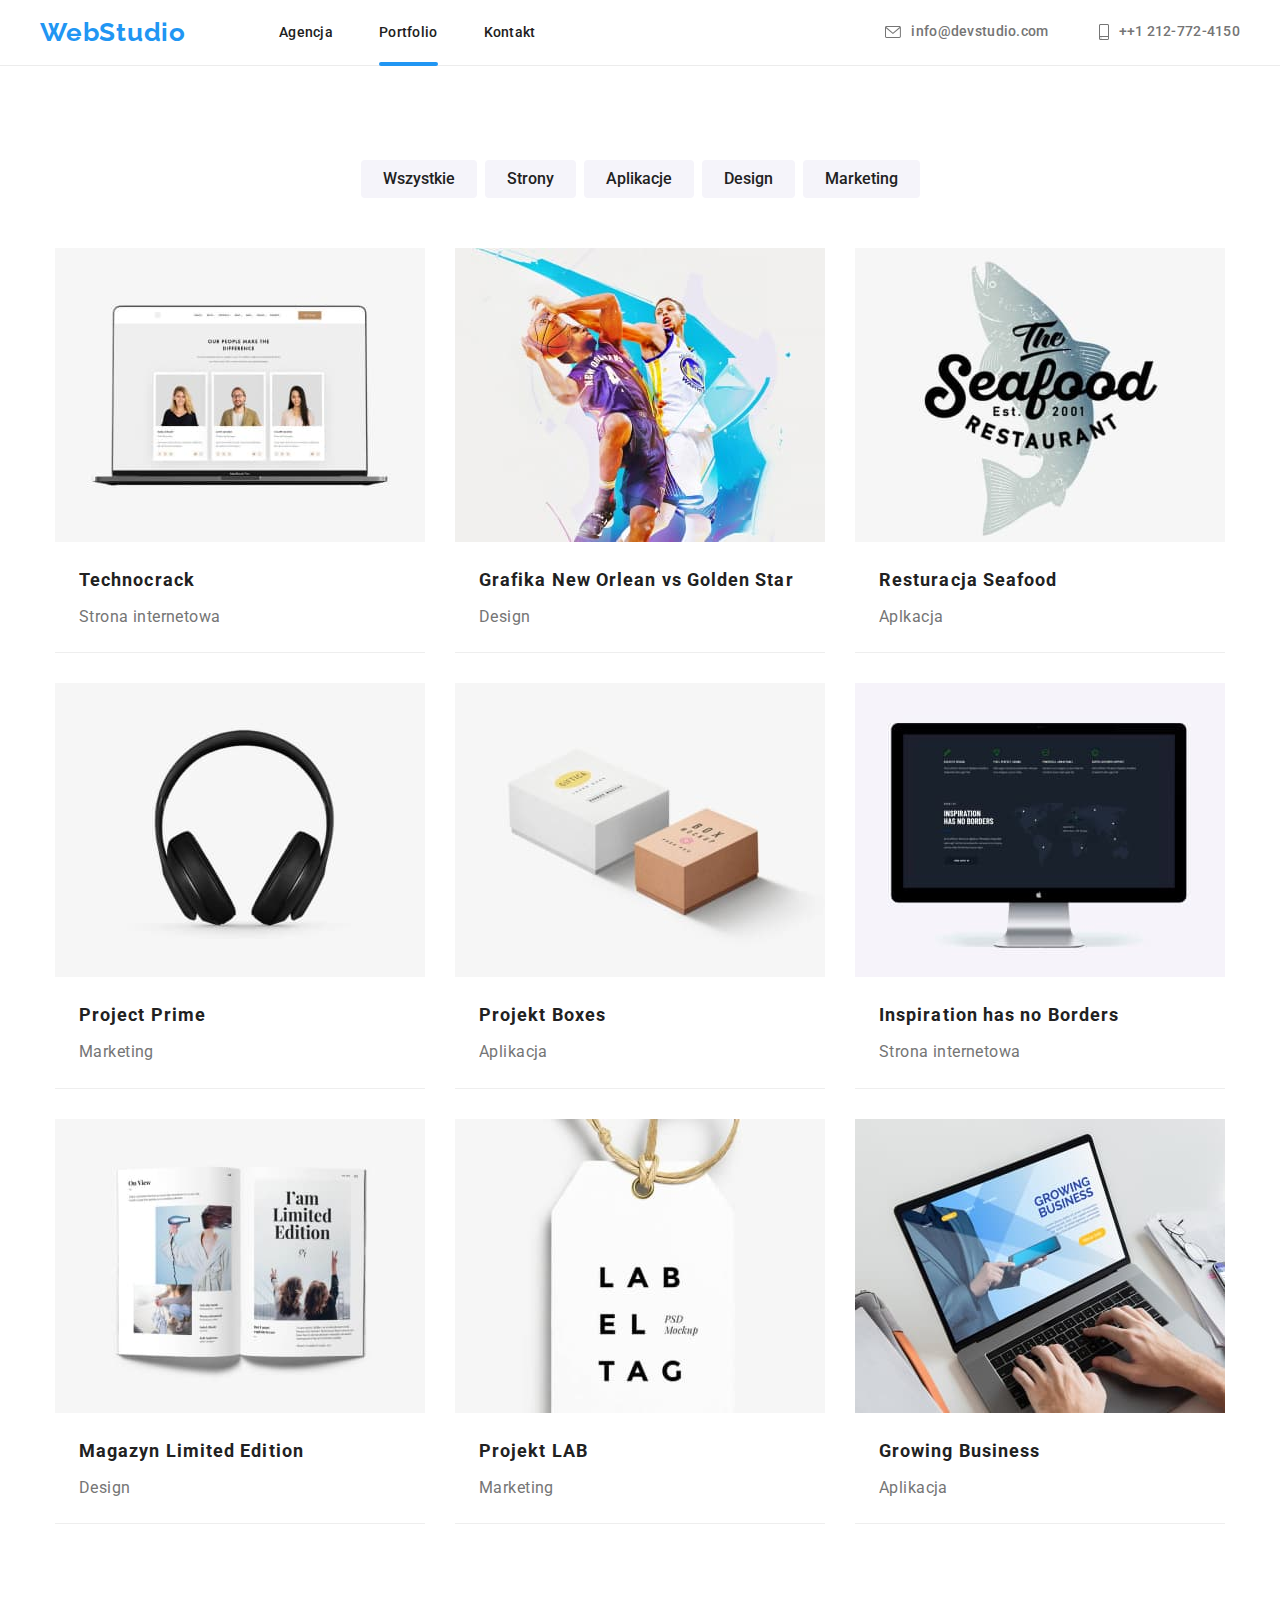
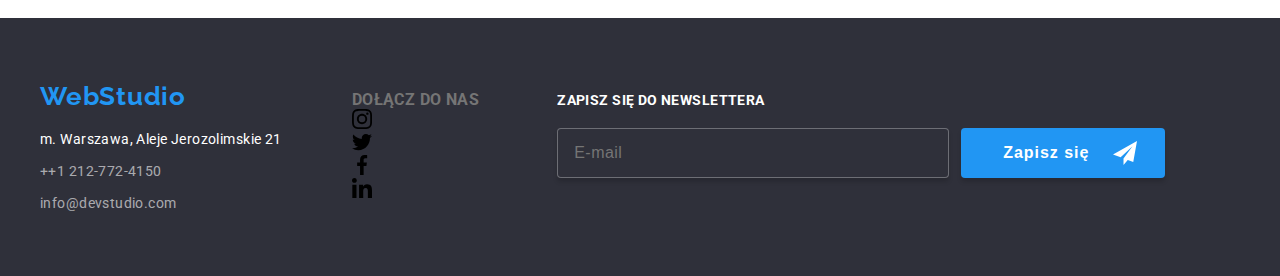
==== portfolio.html @ 0e3f0a01 "hw-7 copied" ====
<!DOCTYPE html>
<html lang="en">
  <head>
    <meta charset="UTF-8" />
    <meta http-equiv="X-UA-Compatible" content="IE=edge" />
    <meta name="viewport" content="width=device-width, initial-scale=1.0" />
    <meta name="viewport" content="width=device-width, initial-scale=1.0" />
    <title>WebStudio</title>
    <link rel="preconnect" href="https://fonts.googleapis.com" />
    <link rel="preconnect" href="https://fonts.gstatic.com" crossorigin />
    <link
      rel="stylesheet"
      href="https://cdnjs.cloudflare.com/ajax/libs/modern-normalize/1.1.0/modern-normalize.min.css"
      integrity="sha512-wpPYUAdjBVSE4KJnH1VR1HeZfpl1ub8YT/NKx4PuQ5NmX2tKuGu6U/JRp5y+Y8XG2tV+wKQpNHVUX03MfMFn9Q=="
      crossorigin="anonymous"
      referrerpolicy="no-referrer"
    />
    <link
      href="https://fonts.googleapis.com/css2?family=Raleway:wght@700&family=Roboto:wght@400;500;700;900&display=swap"
      rel="stylesheet"
    />
    <link rel="stylesheet" href="./css/modern-normalize.css" />
    <!--<link rel="stylesheet" href="./css/styles.css" /> -->
    <link rel="stylesheet" href="./css/main.min.css" />
  </head>
  <body>
    <header class="header">
      <div class="container header__section">
        <nav class="header__navigation">
          <a
            class="logo"
            href="index.html"
            target="_blank"
            rel="noreferrer noopener"
          >
            Web<span class="logo__span">Studio</span>
          </a>
          <ul class="menu">
            <li class="menu__item">
              <a class="menu__link menu--bordered" href="index.html">Agencja</a>
            </li>
            <li class="menu__item">
              <a
                class="menu__link menu--bordered menu--active"
                href="portfolio.html"
                >Portfolio</a
              >
            </li>
            <li class="menu__item">
              <a class="menu__link menu--bordered" href="index.html">Kontakt</a>
            </li>
          </ul>
        </nav>
        <ul class="contacts">
          <li>
            <a class="contacts__link" href="mailto:info@devstudio.com">
              <svg class="contacts__icon" width="16px" height="12px">
                <use href="images/icons.svg#icon-envelope-1"></use>
              </svg>
              info@devstudio.com</a
            >
          </li>
          <li>
            <a class="contacts__link" href="tel:+1212-772-4150">
              <svg class="contacts__icon" width="10" height="16px">
                <use href="images/icons.svg#icon-smartphone-1"></use>
              </svg>
              ++1 212-772-4150</a
            >
          </li>
        </ul>
      </div>
    </header>
    <main>
      <section class="section">
        <div class="container">
          <ul class="portfolio__menu">
            <li>
              <button class="portfolio__button" type="button">Wszystkie</button>
            </li>
            <li>
              <button class="portfolio__button" type="button">Strony</button>
            </li>
            <li>
              <button class="portfolio__button" type="button">Aplikacje</button>
            </li>
            <li>
              <button class="portfolio__button" type="button">Design</button>
            </li>
            <li>
              <button class="portfolio__button" type="button">Marketing</button>
            </li>
          </ul>
          <ul class="portfolio__cards">
            <li class="portfolio__item">
              <div class="portfolio__slide">
                <img
                  src="images/portfolio_img1.jpg"
                  alt="Photo of peoples on the laptop screen"
                  height="294"
                  width="370"
                />
                <p class="portfolio__description">
                  Technocrack jest popularną platformą wykorzystywaną do
                  rozpowszechniania koronawirusa. Firmy wykorzystują tę
                  platformę do celów szpiegowskich i ataków na niezabezpieczone
                  serwery konkurencji
                </p>
              </div>
              <figcaption class="portfolio__caption">
                <h3 class="portfolio__caption__header">Technocrack</h3>
                <p>Strona internetowa</p>
              </figcaption>
            </li>
            <li class="portfolio__item">
              <div class="portfolio__slide">
                <img
                  src="images/portfolio_img2.jpg"
                  alt="two basketball players with a ball"
                  height="294"
                  width="370"
                />
                <p class="portfolio__description">
                  Technocrack jest popularną platformą wykorzystywaną do
                  rozpowszechniania koronawirusa. Firmy wykorzystują tę
                  platformę do celów szpiegowskich i ataków na niezabezpieczone
                  serwery konkurencji
                </p>
              </div>
              <figcaption class="portfolio__caption">
                <h3 class="portfolio__caption__header">
                  Grafika New Orlean vs Golden Star
                </h3>
                <p>Design</p>
              </figcaption>
            </li>
            <li class="portfolio__item">
              <div class="portfolio__slide">
                <img
                  src="images/portfolio_img3.jpg"
                  alt="Restaurant's logo with a fish in the background"
                  height="294"
                  width="370"
                />
                <p class="portfolio__description">
                  Technocrack jest popularną platformą wykorzystywaną do
                  rozpowszechniania koronawirusa. Firmy wykorzystują tę
                  platformę do celów szpiegowskich i ataków na niezabezpieczone
                  serwery konkurencji
                </p>
              </div>
              <figcaption class="portfolio__caption">
                <h3 class="portfolio__caption__header">Resturacja Seafood</h3>
                <p>Aplkacja</p>
              </figcaption>
            </li>
            <li class="portfolio__item">
              <div class="portfolio__slide">
                <img
                  src="images/portfolio_img4.jpg"
                  alt="headphones"
                  height="294"
                  width="370"
                />
                <p class="portfolio__description">
                  Technocrack jest popularną platformą wykorzystywaną do
                  rozpowszechniania koronawirusa. Firmy wykorzystują tę
                  platformę do celów szpiegowskich i ataków na niezabezpieczone
                  serwery konkurencji
                </p>
              </div>
              <figcaption class="portfolio__caption">
                <h3 class="portfolio__caption__header">Project Prime</h3>
                <p>Marketing</p>
              </figcaption>
            </li>

            <li class="portfolio__item">
              <div class="portfolio__slide">
                <img
                  src="images/portfolio_img5.jpg"
                  alt="two small boxes"
                  height="294"
                  width="370"
                />
                <p class="portfolio__description">
                  Technocrack jest popularną platformą wykorzystywaną do
                  rozpowszechniania koronawirusa. Firmy wykorzystują tę
                  platformę do celów szpiegowskich i ataków na niezabezpieczone
                  serwery konkurencji
                </p>
              </div>
              <figcaption class="portfolio__caption">
                <h3 class="portfolio__caption__header">Projekt Boxes</h3>
                <p>Aplikacja</p>
              </figcaption>
            </li>
            <li class="portfolio__item">
              <div class="portfolio__slide">
                <img
                  src="images/portfolio_img6.jpg"
                  alt="Apple screen"
                  height="294"
                  width="370"
                />
                <p class="portfolio__description">
                  Technocrack jest popularną platformą wykorzystywaną do
                  rozpowszechniania koronawirusa. Firmy wykorzystują tę
                  platformę do celów szpiegowskich i ataków na niezabezpieczone
                  serwery konkurencji
                </p>
              </div>
              <figcaption class="portfolio__caption">
                <h3 class="portfolio__caption__header">
                  Inspiration has no Borders
                </h3>
                <p>Strona internetowa</p>
              </figcaption>
            </li>
            <li class="portfolio__item">
              <div class="portfolio__slide">
                <img
                  src="images/portfolio_img7.jpg"
                  alt="open newspaper"
                  height="294"
                  width="370"
                />
                <p class="portfolio__description">
                  Technocrack jest popularną platformą wykorzystywaną do
                  rozpowszechniania koronawirusa. Firmy wykorzystują tę
                  platformę do celów szpiegowskich i ataków na niezabezpieczone
                  serwery konkurencji
                </p>
              </div>
              <figcaption class="portfolio__caption">
                <h3 class="portfolio__caption__header">
                  Magazyn Limited Edition
                </h3>
                <p>Design</p>
              </figcaption>
            </li>

            <li class="portfolio__item">
              <div class="portfolio__slide">
                <img
                  src="images/portfolio_img8.jpg"
                  alt="a pendant"
                  height="294"
                  width="370"
                />
                <p class="portfolio__description">
                  Technocrack jest popularną platformą wykorzystywaną do
                  rozpowszechniania koronawirusa. Firmy wykorzystują tę
                  platformę do celów szpiegowskich i ataków na niezabezpieczone
                  serwery konkurencji
                </p>
              </div>
              <figcaption class="portfolio__caption">
                <h3 class="portfolio__caption__header">Projekt LAB</h3>
                <p>Marketing</p>
              </figcaption>
            </li>

            <li class="portfolio__item">
              <div class="portfolio__slide">
                <img
                  src="images/portfolio_img9.jpg"
                  alt="hands using notebook"
                  height="294"
                  width="370"
                />
                <p class="portfolio__description">
                  Technocrack jest popularną platformą wykorzystywaną do
                  rozpowszechniania koronawirusa. Firmy wykorzystują tę
                  platformę do celów szpiegowskich i ataków na niezabezpieczone
                  serwery konkurencji
                </p>
              </div>
              <figcaption class="portfolio__caption">
                <h3 class="portfolio__caption__header">Growing Business</h3>
                <p>Aplikacja</p>
              </figcaption>
            </li>
          </ul>
        </div>
      </section>
    </main>
    <footer class="footer">
      <div class="container footer__wrapper">
        <div class="footer__contacts">
          <a
            class="logo"
            href="index.html"
            target="_blank"
            rel="noreferrer noopener"
          >
            Web<span class="logo__span--footer">Studio</span>
          </a>
          <address class="address">
            <ul class="address__list">
              <li class="address__item">m. Warszawa, Aleje Jerozolimskie 21</li>
              <li>
                <a class="address__link" href="tel:+1212-772-4150"
                  >++1 212-772-4150</a
                >
              </li>
              <li class="contacts">
                <a class="address__link" href="mailto:info@devstudio.com"
                  >info@devstudio.com</a
                >
              </li>
            </ul>
          </address>
        </div>
        <div class="footer__socialmedia">
          <h3 class="footer__socialmedia__header">DOŁĄCZ DO NAS</h3>
          <ul class="footer__socialmedia__list">
            <li class="footer__socialmedia__item">
              <svg width="20px" height="20px">
                <use href="./images/icons.svg#icon-instagram-2-1"></use>
              </svg>
            </li>
            <li class="footer__socialmedia__item">
              <svg width="20px" height="20px">
                <use href="./images/icons.svg#icon-twitter-1-1"></use>
              </svg>
            </li>
            <li class="footer__socialmedia__item">
              <svg width="20px" height="20px">
                <use href="./images/icons.svg#icon-facebook-1-1"></use>
              </svg>
            </li>
            <li class="footer__socialmedia__item">
              <svg width="20px" height="20px">
                <use href="./images/icons.svg#icon-linkedin-1-1"></use>
              </svg>
            </li>
          </ul>
        </div>
        <div class="newsletter">
          <h3 class="newsletter__header">ZAPISZ SIĘ DO NEWSLETTERA</h3>
          <form class="newsletter__subscription" name="sign_up_for_newsletter">
            <input
              class="newsletter__input"
              type="email"
              name="email"
              placeholder="E-mail"
            />
            <button class="newsletter__button" type="submit">
              Zapisz się<svg
                class="newsletter__icon"
                height="24px"
                width="24px"
              >
                <use href="./images/icons.svg#icon-send"></use>
              </svg>
            </button>
          </form>
        </div>
      </div>
    </footer>
  </body>
</html>
---- css/main.min.css ----
@import"./utils/modern-normalize.css";*{margin:0;padding:0;border-style:none}body{font-family:"Roboto",sans-serif;letter-spacing:.03em;color:#757575;font-size:14px}a{text-decoration:none}button{cursor:pointer}li{list-style:none}.clients__list{display:-webkit-box;display:-ms-flexbox;display:flex;-webkit-box-pack:justify;-ms-flex-pack:justify;justify-content:space-between;fill:#afb1b8;gap:30px}.clients__icon{border:1px solid #afb1b8;border-radius:4%;padding:17.71px 32px 14.25px 32px;-webkit-transition-property:border,fill;transition-property:border,fill;-webkit-transition-duration:250ms;transition-duration:250ms;-webkit-transition-timing-function:cubic-bezier(0.4, 0, 0.2, 1);transition-timing-function:cubic-bezier(0.4, 0, 0.2, 1)}.clients__icon:hover,.clients__icon:focus{fill:#2196f3;border:1px solid #2196f3}.section{padding:94px 0}.section__header{text-align:center;color:#212121;font-weight:700;font-size:36px;line-height:1.2;padding-bottom:50px}.section--no-padding{padding-top:0}.container{max-width:1200px;width:100%;margin:0 auto}.team{background:#f5f4fa}.team__list{display:-webkit-box;display:-ms-flexbox;display:flex;-webkit-box-pack:justify;-ms-flex-pack:justify;justify-content:space-between;text-align:center}.team__item{padding-bottom:30px;background-color:#fff;-webkit-box-shadow:0 2px 1px 0 rgba(0,0,0,.2),0 1px 1px 0 rgba(0,0,0,.1411764706),0 1px 3px 0 rgba(0,0,0,.1215686275);box-shadow:0 2px 1px 0 rgba(0,0,0,.2),0 1px 1px 0 rgba(0,0,0,.1411764706),0 1px 3px 0 rgba(0,0,0,.1215686275)}.team__header{font-weight:500;color:#212121;padding-top:30px;padding-bottom:10px}.team__p,.team__header{font-size:16px;line-height:1.2}.team__socialmediaIcons{margin-top:16px}.team__socialmediaIcons__list{display:-webkit-box;display:-ms-flexbox;display:flex;-webkit-column-gap:10px;-moz-column-gap:10px;column-gap:10px;-webkit-box-pack:center;-ms-flex-pack:center;justify-content:center}.team__socialmediaIcons__item{width:44px;height:44px;padding:12px;fill:#afb1b8;border-radius:50%;-webkit-transition-property:background-color,fill;transition-property:background-color,fill;-webkit-transition-duration:250ms;transition-duration:250ms;-webkit-transition-timing-function:cubic-bezier(0.4, 0, 0.2, 1);transition-timing-function:cubic-bezier(0.4, 0, 0.2, 1)}.team__socialmediaIcons__item:hover,.team__socialmediaIcons__item:focus{background-color:#2196f3;fill:#fff}.team__list>li:not(:last-child){margin-right:30px}.OurService__list{display:-webkit-box;display:-ms-flexbox;display:flex;-webkit-box-pack:justify;-ms-flex-pack:justify;justify-content:space-between}.OurService__text{color:#212121;font-weight:700;font-size:14px;line-height:1.1;padding-bottom:10px;display:-webkit-box;display:-ms-flexbox;display:flex;-webkit-box-orient:vertical;-webkit-box-direction:normal;-ms-flex-direction:column;flex-direction:column}.OurService__img{display:block}.OurService__item{position:relative}.OurService__text{position:absolute;bottom:0;width:100%;padding:27px;text-align:center;background:rgba(47,48,58,.8);color:#fff}.OurService__list>li:not(:last-child){margin-right:30px}.advantages{display:-webkit-box;display:-ms-flexbox;display:flex;-webkit-box-pack:justify;-ms-flex-pack:justify;justify-content:space-between}.advantages__header{color:#212121;font-weight:700;font-size:14px;line-height:1.1;padding-bottom:10px}.advantages__text{line-height:1.7}.advantages__icon{background-color:#f5f4fa;padding:25px 100px;margin-bottom:30px}.advantages>li:not(:last-child){margin-right:30px}.introduction{padding-top:0;padding-bottom:0;background-color:#2f303a;border:1px solid #000}.introduction__img{margin:auto;background-image:url(../images/sloganBackground.jpg),-webkit-gradient(linear, left top, left bottom, from(rgba(47, 48, 58, 0.4)), to(rgba(47, 48, 58, 0.4)));background-image:url(../images/sloganBackground.jpg),linear-gradient(rgba(47, 48, 58, 0.4), rgba(47, 48, 58, 0.4));background-position:center;background-repeat:no-repeat;background-size:cover;max-width:1600px}.introduction__wrapper{padding:200px 452px;text-align:center}.introduction__slogan{font-size:44px;font-weight:900;line-height:1.4;letter-spacing:.06em;color:#fff;padding-bottom:30px}.introduction__button{border:none;font-family:"Roboto",sans-serif;border-radius:4px;font-size:16px;font-weight:700;line-height:1.9;letter-spacing:.06em;color:#fff;background-color:#2196f3;padding:10px 41px 10px 42px}.header{border-bottom:1px solid #ececec}.header__section{display:-webkit-box;display:-ms-flexbox;display:flex;-webkit-box-pack:justify;-ms-flex-pack:justify;justify-content:space-between;padding-top:24px;padding-bottom:25px;justify-content:space-between;-webkit-box-align:center;-ms-flex-align:center;align-items:center}.header__navigation{display:-webkit-box;display:-ms-flexbox;display:flex;-webkit-box-align:center;-ms-flex-align:center;align-items:center}.logo{margin-right:93px;font-family:"Raleway",sans-serif;font-weight:700;font-size:26px;color:#2196f3;line-height:1.2px;letter-spacing:.03em}.logo--dark{color:#000}.logo--light{color:#fff}.menu{-webkit-column-gap:46px;-moz-column-gap:46px;column-gap:46px;display:-webkit-box;display:-ms-flexbox;display:flex;-webkit-box-pack:justify;-ms-flex-pack:justify;justify-content:space-between}.menu__item{position:relative}.menu__link{display:inline-block;color:#212121;-webkit-transition-property:color,fill;transition-property:color,fill;-webkit-transition-duration:250ms;transition-duration:250ms;-webkit-transition-timing-function:cubic-bezier(0.4, 0, 0.2, 1);transition-timing-function:cubic-bezier(0.4, 0, 0.2, 1);font-family:"Roboto",sans-serif;font-weight:500;font-size:14px;line-height:1.1;letter-spacing:.02em}.menu--active::after,.menu--bordered:hover::after,.menu--bordered:focus::after{position:absolute;right:0;margin-top:37px;content:"";width:100%;border-bottom:solid 4px #2196f3;border-radius:4px}.menu__link:focus,.menu__link:hover{color:#2196f3;fill:#2196f3}.contacts{-webkit-column-gap:50px;-moz-column-gap:50px;column-gap:50px;display:-webkit-box;display:-ms-flexbox;display:flex;-webkit-box-pack:justify;-ms-flex-pack:justify;justify-content:space-between}.contacts__link{font-family:"Roboto",sans-serif;font-weight:500;font-size:14px;line-height:1.1;letter-spacing:.02em;fill:#757575;color:#757575;display:-webkit-box;display:-ms-flexbox;display:flex;-webkit-box-align:center;-ms-flex-align:center;align-items:center;-webkit-transition-property:color,fill;transition-property:color,fill;-webkit-transition-duration:250ms;transition-duration:250ms;-webkit-transition-timing-function:cubic-bezier(0.4, 0, 0.2, 1);transition-timing-function:cubic-bezier(0.4, 0, 0.2, 1)}.contacts__link:focus,.contacts__link:hover{color:#2196f3;fill:#2196f3}.contacts__icon{margin-right:10px}.footer{background:#2f303a}.footer__wrapper{display:-webkit-box;display:-ms-flexbox;display:flex;-webkit-box-align:baseline;-ms-flex-align:baseline;align-items:baseline}.footer__contacts{padding-top:60px;padding-bottom:60px;margin-right:70px}.footer__socialmedia{padding-top:72px;margin-right:78px}.footer__socialmedia-list{display:-webkit-box;display:-ms-flexbox;display:flex;-webkit-column-gap:10px;-moz-column-gap:10px;column-gap:10px;margin-top:10px;fill:#fff}.footer__socialmedia-tem{padding:12px;width:44px;height:44px;border-radius:50%;background-color:rgba(255,255,255,.1);-webkit-transition-property:background-color;transition-property:background-color;-webkit-transition-duration:250ms;transition-duration:250ms;-webkit-transition-timing-function:cubic-bezier(0.4, 0, 0.2, 1);transition-timing-function:cubic-bezier(0.4, 0, 0.2, 1)}.footer__socialmedia-tem:hover,.footer__socialmedia-tem:focus{background-color:#2196f3}.footer__socialmedia-header{color:#fff;font-weight:700;font-size:14px;line-height:1.1;padding-bottom:10px}.address{margin-top:20px}.address__list{display:-webkit-box;display:-ms-flexbox;display:flex;-webkit-box-orient:vertical;-webkit-box-direction:normal;-ms-flex-direction:column;flex-direction:column;row-gap:8px}.address__item{font-style:normal;line-height:1.7;color:#fff}.address__link{font-style:normal;font-family:"Roboto",sans-serif;font-size:14px;line-height:1.7;letter-spacing:.03em;color:rgba(255,255,255,.6);-webkit-transition-property:color,fill;transition-property:color,fill;-webkit-transition-duration:250ms;transition-duration:250ms;-webkit-transition-timing-function:cubic-bezier(0.4, 0, 0.2, 1);transition-timing-function:cubic-bezier(0.4, 0, 0.2, 1)}.address__link:focus,.address__link:hover{color:#2196f3;fill:#2196f3}.newsletter__header{padding-bottom:20px;font-size:14px;color:#fff}.newsletter__subscription{display:-webkit-box;display:-ms-flexbox;display:flex}.newsletter__input{font-size:16px;font-weight:400;letter-spacing:.03em;border-radius:4px;padding:15px 16px 15px 16px;border:1px solid rgba(255,255,255,.3019607843);-webkit-box-shadow:0px 4px 4px 0px rgba(0,0,0,.1490196078);box-shadow:0px 4px 4px 0px rgba(0,0,0,.1490196078);color:rgba(255,255,255,.6);background-color:#2f303a;width:358px}.newsletter__button{padding:10px 28px 10px 42px;margin-left:12px;display:-webkit-box;display:-ms-flexbox;display:flex;-webkit-box-align:center;-ms-flex-align:center;align-items:center;color:#fff;background-color:#2196f3;font-size:16px;font-weight:700;line-height:1.6;letter-spacing:.06em;-webkit-box-shadow:0px 4px 4px 0px rgba(0,0,0,.1490196078);box-shadow:0px 4px 4px 0px rgba(0,0,0,.1490196078);border-radius:4px}.newsletter__icon{margin-left:24px;fill:#fff;background-color:#2196f3}.is-hidden{visibility:hidden;opacity:0;pointer-events:none}.is-hidden .modal{-webkit-transform:translate(-50%) translateY(-50%) scale(0);transform:translate(-50%) translateY(-50%) scale(0)}.backdrop{position:fixed;left:0;right:0;top:0;bottom:0;background:rgba(0,0,0,.2);-webkit-transition:visibility .5s linear,opacity .5s linear;transition:visibility .5s linear,opacity .5s linear}.modal{background:#fff;-webkit-box-shadow:0px 2px 1px 0px rgba(0,0,0,.2),0px 1px 1px 0px rgba(0,0,0,.14),0px 1px 3px 0px rgba(0,0,0,.12);box-shadow:0px 2px 1px 0px rgba(0,0,0,.2),0px 1px 1px 0px rgba(0,0,0,.14),0px 1px 3px 0px rgba(0,0,0,.12);height:581px;width:528px;border-radius:4px;position:absolute;left:50%;top:50%;-webkit-transition:-webkit-transform .5s linear;transition:-webkit-transform .5s linear;transition:transform .5s linear;transition:transform .5s linear, -webkit-transform .5s linear;-webkit-transform:translate(-50%) translateY(-50%) scale(1);transform:translate(-50%) translateY(-50%) scale(1);padding:40px}.modal__header{color:#212121;font-size:20px;font-weight:700;line-height:23px;letter-spacing:.03em;text-align:center;padding-bottom:12px}.modal__closing{position:absolute;display:-webkit-box;display:-ms-flexbox;display:flex;-webkit-box-pack:center;-ms-flex-pack:center;justify-content:center;top:8px;right:8px;height:30px;width:30px;border-radius:50%;border:1px solid rgba(0,0,0,.1019607843);background-color:#fff;padding:6px}.modal__label,.modal__textarea{display:-webkit-box;display:-ms-flexbox;display:flex;-webkit-box-orient:vertical;-webkit-box-direction:normal;-ms-flex-direction:column;flex-direction:column;font-size:12px;line-height:14px;letter-spacing:.01em;text-align:left;color:#757575;padding-top:10px;position:relative}.modal__icons{position:absolute;width:18px;height:18px;left:12px;top:55%;-webkit-transition-property:fill;transition-property:fill;-webkit-transition-duration:250ms;transition-duration:250ms;-webkit-transition-timing-function:cubic-bezier(0.4, 0, 0.2, 1);transition-timing-function:cubic-bezier(0.4, 0, 0.2, 1)}.modal__textarea{padding:12px 16px;resize:none;border:1px solid rgba(33,33,33,.2);border-radius:4px;margin-top:4px}.modal__checkbox{display:-webkit-box;display:-ms-flexbox;display:flex;gap:8px;margin-top:25px;margin-bottom:30px;padding-left:15px}.modal__input--checkbox{position:absolute;width:100%;height:100%;clip:rect(1px, 1px, 1px, 1px)}.modal__agreement{-webkit-transition-property:border-color,background-color;transition-property:border-color,background-color;-webkit-transition-duration:250ms;transition-duration:250ms;-webkit-transition-timing-function:cubic-bezier(0.4, 0, 0.2, 1);transition-timing-function:cubic-bezier(0.4, 0, 0.2, 1);width:16px;height:15px;display:block;border:2px solid #212121;border-radius:2px;overflow:hidden;position:relative}.modal__submit{display:block;margin-left:auto;margin-right:auto;padding:10px 76px;-webkit-box-shadow:0px 4px 4px 0px rgba(0,0,0,.1490196078);box-shadow:0px 4px 4px 0px rgba(0,0,0,.1490196078);border:none;font-family:"Roboto",sans-serif;border-radius:4px;font-size:16px;font-weight:700;line-height:1.9;letter-spacing:.06em;color:#fff;background-color:#2196f3}.modal__input{border:1px solid rgba(33,33,33,.2);border-radius:4px;height:40px;margin-top:4px;padding-left:42px;-webkit-transition-property:border;transition-property:border;-webkit-transition-duration:250ms;transition-duration:250ms;-webkit-transition-timing-function:cubic-bezier(0.4, 0, 0.2, 1);transition-timing-function:cubic-bezier(0.4, 0, 0.2, 1);position:relative}.modal__input:hover,.modal__input:focus-within,.modal__input .modal__comment:hover,.modal__input .modal__comment:focus-within{border:1px solid #2196f3;outline:none}.modal__input:hover+.modal__icons,.modal__input:focus+.modal__icons{fill:#2196f3;outline:none}.order__input svg{display:block}.modal__input--checkbox:checked+.modal__agreement{border-color:#2196f3;background-color:#2196f3;overflow:visible}.modal__input--checkbox:checked+.modal__agreement svg{position:absolute;top:50%;left:50%;-webkit-transform:translate(-50%, -50%);transform:translate(-50%, -50%);fill:#fff}.agreement__link{color:#2196f3;text-decoration:underline}.portfolio__menu{display:-webkit-box;display:-ms-flexbox;display:flex;-webkit-box-pack:center;-ms-flex-pack:center;justify-content:center}.portfolio__menu li:not(:last-child){margin-right:8px}.portfolio__button{font-family:"Roboto",sans-serif;font-weight:500;font-size:16px;line-height:1.6;color:#212121;background-color:#f5f4fa;border-radius:4px;padding:6px 22px;-webkit-transition-property:background-color,color,-webkit-box-shadow;transition-property:background-color,color,-webkit-box-shadow;transition-property:background-color,color,box-shadow;transition-property:background-color,color,box-shadow,-webkit-box-shadow;-webkit-transition-duration:250ms;transition-duration:250ms;-webkit-transition-timing-function:cubic-bezier(0.4, 0, 0.2, 1);transition-timing-function:cubic-bezier(0.4, 0, 0.2, 1)}.portfolio__button:focus,.portfolio__button:hover{background-color:#2196f3;color:#fff;-webkit-box-shadow:0 2px 2px 0 rgba(0,0,0,.1215686275),0 1px 2px 0 rgba(0,0,0,.0784313725),0 3p;box-shadow:0 2px 2px 0 rgba(0,0,0,.1215686275),0 1px 2px 0 rgba(0,0,0,.0784313725),0 3p}.portfolio__cards{display:-webkit-box;display:-ms-flexbox;display:flex;-webkit-box-pack:center;-ms-flex-pack:center;justify-content:center;-ms-flex-wrap:wrap;flex-wrap:wrap;gap:30px;padding-top:50px}.portfolio__item{display:block;border-bottom:1px solid #eee;-webkit-transition-property:-webkit-box-shadow;transition-property:-webkit-box-shadow;transition-property:box-shadow;transition-property:box-shadow, -webkit-box-shadow;-webkit-transition-duration:250ms;transition-duration:250ms;-webkit-transition-timing-function:cubic-bezier(0.4, 0, 0.2, 1);transition-timing-function:cubic-bezier(0.4, 0, 0.2, 1)}.portfolio__item:hover,.portfolio__item:focus{-webkit-box-shadow:1px 4px 6px 0 rgba(0,0,0,.16),0 4px 4px 0 rgba(0,0,0,.06),0 1px 1px 0 rgba(0,0,0,.12);box-shadow:1px 4px 6px 0 rgba(0,0,0,.16),0 4px 4px 0 rgba(0,0,0,.06),0 1px 1px 0 rgba(0,0,0,.12)}.portfolio__item:hover .portfolio__description{-webkit-transform:translateY(0);transform:translateY(0)}.portfolio__slide{max-width:370px;position:relative;overflow:hidden}.portfolio__slide img{display:block}.portfolio__description{position:absolute;left:0;right:0;top:0;bottom:0;font-size:18px;line-height:28px;letter-spacing:.03em;text-align:left;padding-top:49px;padding-left:24px;padding-right:45px;color:#fff;background-color:rgba(33,150,243,.8980392157);-webkit-transform:translateY(295px);transform:translateY(295px);-webkit-transition:-webkit-transform 250ms cubic-bezier(0.4, 0, 0.2, 1);transition:-webkit-transform 250ms cubic-bezier(0.4, 0, 0.2, 1);transition:transform 250ms cubic-bezier(0.4, 0, 0.2, 1);transition:transform 250ms cubic-bezier(0.4, 0, 0.2, 1), -webkit-transform 250ms cubic-bezier(0.4, 0, 0.2, 1)}.portfolio__caption{padding:20px 24px}.portfolio__caption__header{font-weight:700;font-size:18px;line-height:2;letter-spacing:.06em;color:#212121;margin-bottom:4px}.portfolio__caption p{font-size:16px;line-height:1.9}/*# sourceMappingURL=main.min.css.map */
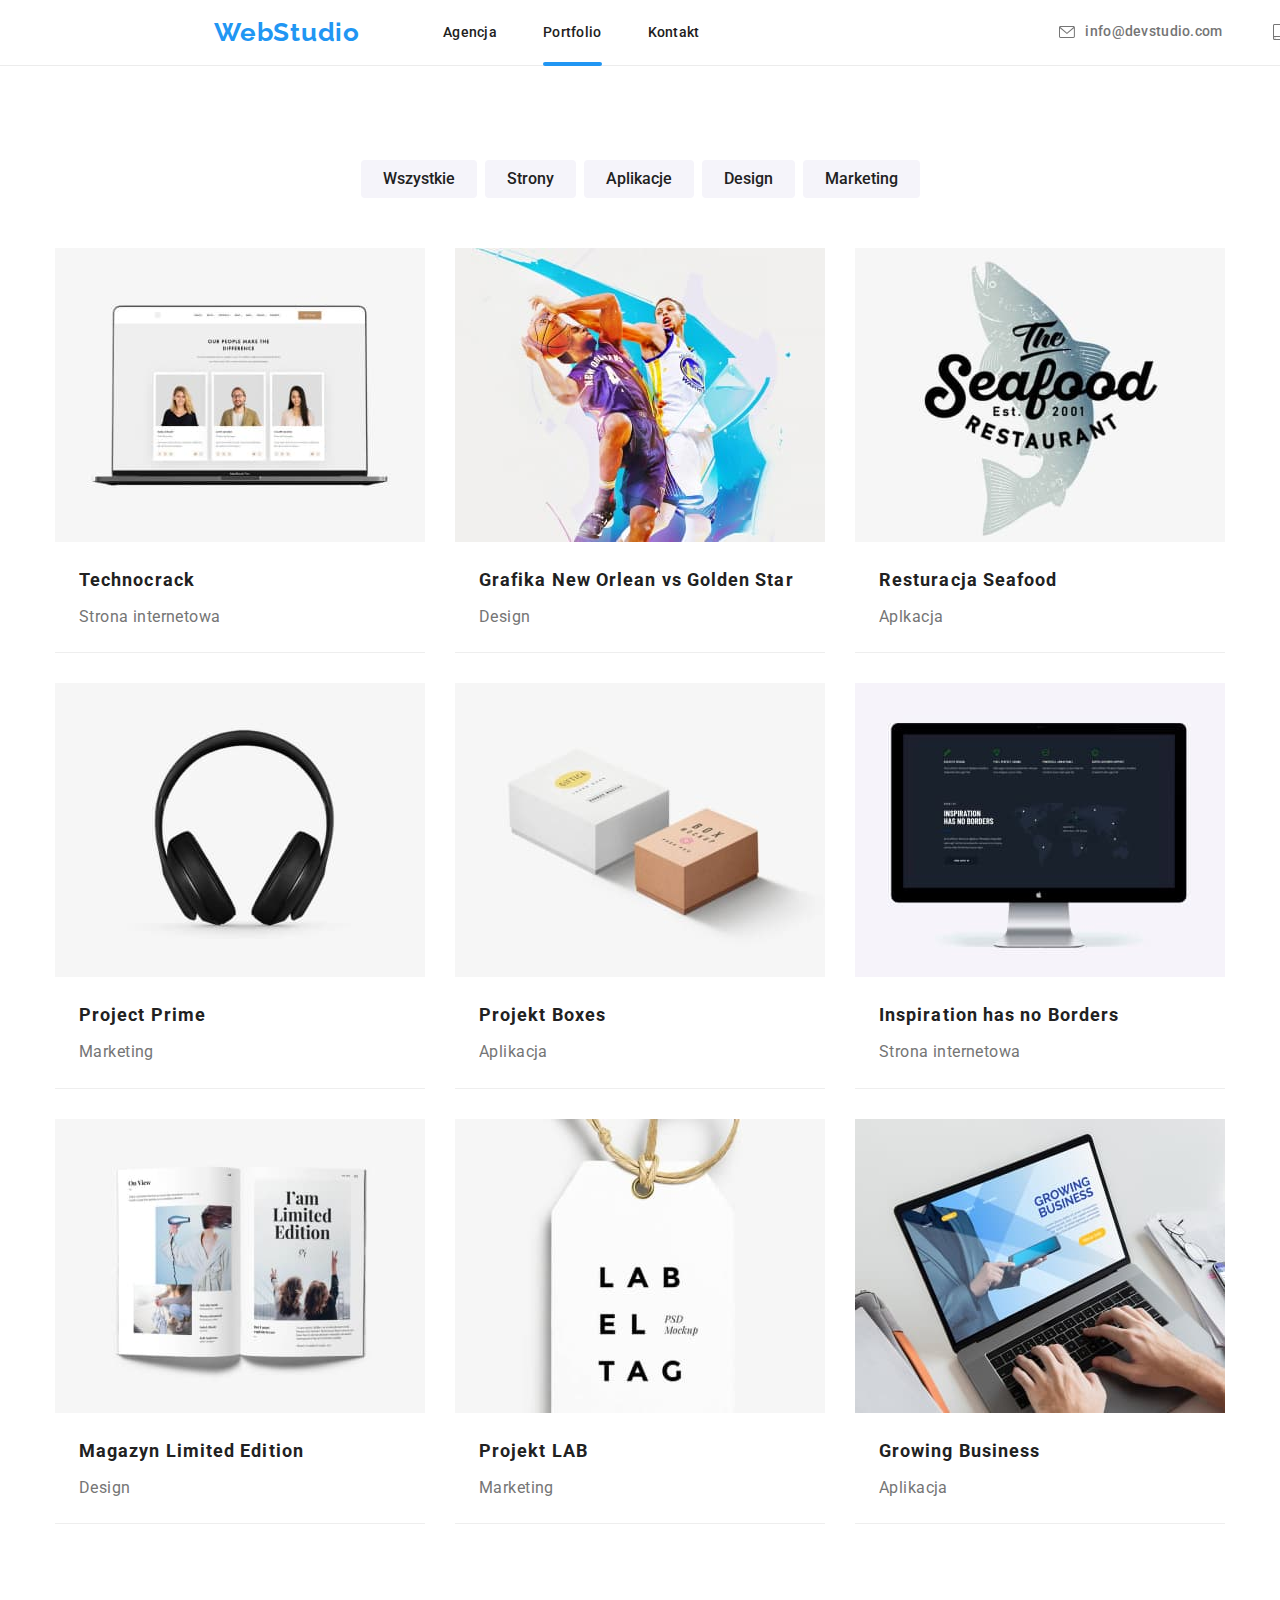
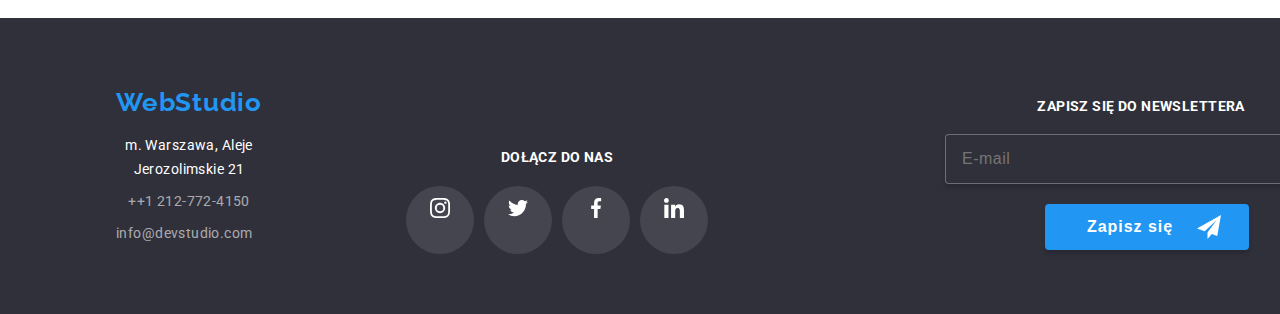
==== commit 9242fea4: "all scss finished" ====
--- a/portfolio.html
+++ b/portfolio.html
@@ -1,9 +1,8 @@
 <!DOCTYPE html>
-<html lang="en">
+<html lang="pl">
   <head>
     <meta charset="UTF-8" />
     <meta http-equiv="X-UA-Compatible" content="IE=edge" />
-    <meta name="viewport" content="width=device-width, initial-scale=1.0" />
     <meta name="viewport" content="width=device-width, initial-scale=1.0" />
     <title>WebStudio</title>
     <link rel="preconnect" href="https://fonts.googleapis.com" />
@@ -288,15 +287,15 @@
     <footer class="footer">
       <div class="container footer__wrapper">
         <div class="footer__contacts">
-          <a
-            class="logo"
-            href="index.html"
-            target="_blank"
-            rel="noreferrer noopener"
-          >
-            Web<span class="logo__span--footer">Studio</span>
-          </a>
           <address class="address">
+            <a
+              class="logo"
+              href="index.html"
+              target="_blank"
+              rel="noreferrer noopener"
+            >
+              Web<span class="logo__span--footer">Studio</span>
+            </a>
             <ul class="address__list">
               <li class="address__item">m. Warszawa, Aleje Jerozolimskie 21</li>
               <li>
@@ -311,31 +310,32 @@
               </li>
             </ul>
           </address>
-        </div>
-        <div class="footer__socialmedia">
-          <h3 class="footer__socialmedia__header">DOŁĄCZ DO NAS</h3>
-          <ul class="footer__socialmedia__list">
-            <li class="footer__socialmedia__item">
-              <svg width="20px" height="20px">
-                <use href="./images/icons.svg#icon-instagram-2-1"></use>
-              </svg>
-            </li>
-            <li class="footer__socialmedia__item">
-              <svg width="20px" height="20px">
-                <use href="./images/icons.svg#icon-twitter-1-1"></use>
-              </svg>
-            </li>
-            <li class="footer__socialmedia__item">
-              <svg width="20px" height="20px">
-                <use href="./images/icons.svg#icon-facebook-1-1"></use>
-              </svg>
-            </li>
-            <li class="footer__socialmedia__item">
-              <svg width="20px" height="20px">
-                <use href="./images/icons.svg#icon-linkedin-1-1"></use>
-              </svg>
-            </li>
-          </ul>
+
+          <div class="footer__socialmedia">
+            <h3 class="footer__socialmedia-header">DOŁĄCZ DO NAS</h3>
+            <ul class="footer__socialmedia-list">
+              <li class="footer__socialmedia-item">
+                <svg width="20px" height="20px">
+                  <use href="./images/icons.svg#icon-instagram-2-1"></use>
+                </svg>
+              </li>
+              <li class="footer__socialmedia-item">
+                <svg width="20px" height="20px">
+                  <use href="./images/icons.svg#icon-twitter-1-1"></use>
+                </svg>
+              </li>
+              <li class="footer__socialmedia-item">
+                <svg width="20px" height="20px">
+                  <use href="./images/icons.svg#icon-facebook-1-1"></use>
+                </svg>
+              </li>
+              <li class="footer__socialmedia-item">
+                <svg width="20px" height="20px">
+                  <use href="./images/icons.svg#icon-linkedin-1-1"></use>
+                </svg>
+              </li>
+            </ul>
+          </div>
         </div>
         <div class="newsletter">
           <h3 class="newsletter__header">ZAPISZ SIĘ DO NEWSLETTERA</h3>
--- a/css/main.min.css
+++ b/css/main.min.css
@@ -1 +1 @@
-@import"./utils/modern-normalize.css";*{margin:0;padding:0;border-style:none}body{font-family:"Roboto",sans-serif;letter-spacing:.03em;color:#757575;font-size:14px}a{text-decoration:none}button{cursor:pointer}li{list-style:none}.clients__list{display:-webkit-box;display:-ms-flexbox;display:flex;-webkit-box-pack:justify;-ms-flex-pack:justify;justify-content:space-between;fill:#afb1b8;gap:30px}.clients__icon{border:1px solid #afb1b8;border-radius:4%;padding:17.71px 32px 14.25px 32px;-webkit-transition-property:border,fill;transition-property:border,fill;-webkit-transition-duration:250ms;transition-duration:250ms;-webkit-transition-timing-function:cubic-bezier(0.4, 0, 0.2, 1);transition-timing-function:cubic-bezier(0.4, 0, 0.2, 1)}.clients__icon:hover,.clients__icon:focus{fill:#2196f3;border:1px solid #2196f3}.section{padding:94px 0}.section__header{text-align:center;color:#212121;font-weight:700;font-size:36px;line-height:1.2;padding-bottom:50px}.section--no-padding{padding-top:0}.container{max-width:1200px;width:100%;margin:0 auto}.team{background:#f5f4fa}.team__list{display:-webkit-box;display:-ms-flexbox;display:flex;-webkit-box-pack:justify;-ms-flex-pack:justify;justify-content:space-between;text-align:center}.team__item{padding-bottom:30px;background-color:#fff;-webkit-box-shadow:0 2px 1px 0 rgba(0,0,0,.2),0 1px 1px 0 rgba(0,0,0,.1411764706),0 1px 3px 0 rgba(0,0,0,.1215686275);box-shadow:0 2px 1px 0 rgba(0,0,0,.2),0 1px 1px 0 rgba(0,0,0,.1411764706),0 1px 3px 0 rgba(0,0,0,.1215686275)}.team__header{font-weight:500;color:#212121;padding-top:30px;padding-bottom:10px}.team__p,.team__header{font-size:16px;line-height:1.2}.team__socialmediaIcons{margin-top:16px}.team__socialmediaIcons__list{display:-webkit-box;display:-ms-flexbox;display:flex;-webkit-column-gap:10px;-moz-column-gap:10px;column-gap:10px;-webkit-box-pack:center;-ms-flex-pack:center;justify-content:center}.team__socialmediaIcons__item{width:44px;height:44px;padding:12px;fill:#afb1b8;border-radius:50%;-webkit-transition-property:background-color,fill;transition-property:background-color,fill;-webkit-transition-duration:250ms;transition-duration:250ms;-webkit-transition-timing-function:cubic-bezier(0.4, 0, 0.2, 1);transition-timing-function:cubic-bezier(0.4, 0, 0.2, 1)}.team__socialmediaIcons__item:hover,.team__socialmediaIcons__item:focus{background-color:#2196f3;fill:#fff}.team__list>li:not(:last-child){margin-right:30px}.OurService__list{display:-webkit-box;display:-ms-flexbox;display:flex;-webkit-box-pack:justify;-ms-flex-pack:justify;justify-content:space-between}.OurService__text{color:#212121;font-weight:700;font-size:14px;line-height:1.1;padding-bottom:10px;display:-webkit-box;display:-ms-flexbox;display:flex;-webkit-box-orient:vertical;-webkit-box-direction:normal;-ms-flex-direction:column;flex-direction:column}.OurService__img{display:block}.OurService__item{position:relative}.OurService__text{position:absolute;bottom:0;width:100%;padding:27px;text-align:center;background:rgba(47,48,58,.8);color:#fff}.OurService__list>li:not(:last-child){margin-right:30px}.advantages{display:-webkit-box;display:-ms-flexbox;display:flex;-webkit-box-pack:justify;-ms-flex-pack:justify;justify-content:space-between}.advantages__header{color:#212121;font-weight:700;font-size:14px;line-height:1.1;padding-bottom:10px}.advantages__text{line-height:1.7}.advantages__icon{background-color:#f5f4fa;padding:25px 100px;margin-bottom:30px}.advantages>li:not(:last-child){margin-right:30px}.introduction{padding-top:0;padding-bottom:0;background-color:#2f303a;border:1px solid #000}.introduction__img{margin:auto;background-image:url(../images/sloganBackground.jpg),-webkit-gradient(linear, left top, left bottom, from(rgba(47, 48, 58, 0.4)), to(rgba(47, 48, 58, 0.4)));background-image:url(../images/sloganBackground.jpg),linear-gradient(rgba(47, 48, 58, 0.4), rgba(47, 48, 58, 0.4));background-position:center;background-repeat:no-repeat;background-size:cover;max-width:1600px}.introduction__wrapper{padding:200px 452px;text-align:center}.introduction__slogan{font-size:44px;font-weight:900;line-height:1.4;letter-spacing:.06em;color:#fff;padding-bottom:30px}.introduction__button{border:none;font-family:"Roboto",sans-serif;border-radius:4px;font-size:16px;font-weight:700;line-height:1.9;letter-spacing:.06em;color:#fff;background-color:#2196f3;padding:10px 41px 10px 42px}.header{border-bottom:1px solid #ececec}.header__section{display:-webkit-box;display:-ms-flexbox;display:flex;-webkit-box-pack:justify;-ms-flex-pack:justify;justify-content:space-between;padding-top:24px;padding-bottom:25px;justify-content:space-between;-webkit-box-align:center;-ms-flex-align:center;align-items:center}.header__navigation{display:-webkit-box;display:-ms-flexbox;display:flex;-webkit-box-align:center;-ms-flex-align:center;align-items:center}.logo{margin-right:93px;font-family:"Raleway",sans-serif;font-weight:700;font-size:26px;color:#2196f3;line-height:1.2px;letter-spacing:.03em}.logo--dark{color:#000}.logo--light{color:#fff}.menu{-webkit-column-gap:46px;-moz-column-gap:46px;column-gap:46px;display:-webkit-box;display:-ms-flexbox;display:flex;-webkit-box-pack:justify;-ms-flex-pack:justify;justify-content:space-between}.menu__item{position:relative}.menu__link{display:inline-block;color:#212121;-webkit-transition-property:color,fill;transition-property:color,fill;-webkit-transition-duration:250ms;transition-duration:250ms;-webkit-transition-timing-function:cubic-bezier(0.4, 0, 0.2, 1);transition-timing-function:cubic-bezier(0.4, 0, 0.2, 1);font-family:"Roboto",sans-serif;font-weight:500;font-size:14px;line-height:1.1;letter-spacing:.02em}.menu--active::after,.menu--bordered:hover::after,.menu--bordered:focus::after{position:absolute;right:0;margin-top:37px;content:"";width:100%;border-bottom:solid 4px #2196f3;border-radius:4px}.menu__link:focus,.menu__link:hover{color:#2196f3;fill:#2196f3}.contacts{-webkit-column-gap:50px;-moz-column-gap:50px;column-gap:50px;display:-webkit-box;display:-ms-flexbox;display:flex;-webkit-box-pack:justify;-ms-flex-pack:justify;justify-content:space-between}.contacts__link{font-family:"Roboto",sans-serif;font-weight:500;font-size:14px;line-height:1.1;letter-spacing:.02em;fill:#757575;color:#757575;display:-webkit-box;display:-ms-flexbox;display:flex;-webkit-box-align:center;-ms-flex-align:center;align-items:center;-webkit-transition-property:color,fill;transition-property:color,fill;-webkit-transition-duration:250ms;transition-duration:250ms;-webkit-transition-timing-function:cubic-bezier(0.4, 0, 0.2, 1);transition-timing-function:cubic-bezier(0.4, 0, 0.2, 1)}.contacts__link:focus,.contacts__link:hover{color:#2196f3;fill:#2196f3}.contacts__icon{margin-right:10px}.footer{background:#2f303a}.footer__wrapper{display:-webkit-box;display:-ms-flexbox;display:flex;-webkit-box-align:baseline;-ms-flex-align:baseline;align-items:baseline}.footer__contacts{padding-top:60px;padding-bottom:60px;margin-right:70px}.footer__socialmedia{padding-top:72px;margin-right:78px}.footer__socialmedia-list{display:-webkit-box;display:-ms-flexbox;display:flex;-webkit-column-gap:10px;-moz-column-gap:10px;column-gap:10px;margin-top:10px;fill:#fff}.footer__socialmedia-tem{padding:12px;width:44px;height:44px;border-radius:50%;background-color:rgba(255,255,255,.1);-webkit-transition-property:background-color;transition-property:background-color;-webkit-transition-duration:250ms;transition-duration:250ms;-webkit-transition-timing-function:cubic-bezier(0.4, 0, 0.2, 1);transition-timing-function:cubic-bezier(0.4, 0, 0.2, 1)}.footer__socialmedia-tem:hover,.footer__socialmedia-tem:focus{background-color:#2196f3}.footer__socialmedia-header{color:#fff;font-weight:700;font-size:14px;line-height:1.1;padding-bottom:10px}.address{margin-top:20px}.address__list{display:-webkit-box;display:-ms-flexbox;display:flex;-webkit-box-orient:vertical;-webkit-box-direction:normal;-ms-flex-direction:column;flex-direction:column;row-gap:8px}.address__item{font-style:normal;line-height:1.7;color:#fff}.address__link{font-style:normal;font-family:"Roboto",sans-serif;font-size:14px;line-height:1.7;letter-spacing:.03em;color:rgba(255,255,255,.6);-webkit-transition-property:color,fill;transition-property:color,fill;-webkit-transition-duration:250ms;transition-duration:250ms;-webkit-transition-timing-function:cubic-bezier(0.4, 0, 0.2, 1);transition-timing-function:cubic-bezier(0.4, 0, 0.2, 1)}.address__link:focus,.address__link:hover{color:#2196f3;fill:#2196f3}.newsletter__header{padding-bottom:20px;font-size:14px;color:#fff}.newsletter__subscription{display:-webkit-box;display:-ms-flexbox;display:flex}.newsletter__input{font-size:16px;font-weight:400;letter-spacing:.03em;border-radius:4px;padding:15px 16px 15px 16px;border:1px solid rgba(255,255,255,.3019607843);-webkit-box-shadow:0px 4px 4px 0px rgba(0,0,0,.1490196078);box-shadow:0px 4px 4px 0px rgba(0,0,0,.1490196078);color:rgba(255,255,255,.6);background-color:#2f303a;width:358px}.newsletter__button{padding:10px 28px 10px 42px;margin-left:12px;display:-webkit-box;display:-ms-flexbox;display:flex;-webkit-box-align:center;-ms-flex-align:center;align-items:center;color:#fff;background-color:#2196f3;font-size:16px;font-weight:700;line-height:1.6;letter-spacing:.06em;-webkit-box-shadow:0px 4px 4px 0px rgba(0,0,0,.1490196078);box-shadow:0px 4px 4px 0px rgba(0,0,0,.1490196078);border-radius:4px}.newsletter__icon{margin-left:24px;fill:#fff;background-color:#2196f3}.is-hidden{visibility:hidden;opacity:0;pointer-events:none}.is-hidden .modal{-webkit-transform:translate(-50%) translateY(-50%) scale(0);transform:translate(-50%) translateY(-50%) scale(0)}.backdrop{position:fixed;left:0;right:0;top:0;bottom:0;background:rgba(0,0,0,.2);-webkit-transition:visibility .5s linear,opacity .5s linear;transition:visibility .5s linear,opacity .5s linear}.modal{background:#fff;-webkit-box-shadow:0px 2px 1px 0px rgba(0,0,0,.2),0px 1px 1px 0px rgba(0,0,0,.14),0px 1px 3px 0px rgba(0,0,0,.12);box-shadow:0px 2px 1px 0px rgba(0,0,0,.2),0px 1px 1px 0px rgba(0,0,0,.14),0px 1px 3px 0px rgba(0,0,0,.12);height:581px;width:528px;border-radius:4px;position:absolute;left:50%;top:50%;-webkit-transition:-webkit-transform .5s linear;transition:-webkit-transform .5s linear;transition:transform .5s linear;transition:transform .5s linear, -webkit-transform .5s linear;-webkit-transform:translate(-50%) translateY(-50%) scale(1);transform:translate(-50%) translateY(-50%) scale(1);padding:40px}.modal__header{color:#212121;font-size:20px;font-weight:700;line-height:23px;letter-spacing:.03em;text-align:center;padding-bottom:12px}.modal__closing{position:absolute;display:-webkit-box;display:-ms-flexbox;display:flex;-webkit-box-pack:center;-ms-flex-pack:center;justify-content:center;top:8px;right:8px;height:30px;width:30px;border-radius:50%;border:1px solid rgba(0,0,0,.1019607843);background-color:#fff;padding:6px}.modal__label,.modal__textarea{display:-webkit-box;display:-ms-flexbox;display:flex;-webkit-box-orient:vertical;-webkit-box-direction:normal;-ms-flex-direction:column;flex-direction:column;font-size:12px;line-height:14px;letter-spacing:.01em;text-align:left;color:#757575;padding-top:10px;position:relative}.modal__icons{position:absolute;width:18px;height:18px;left:12px;top:55%;-webkit-transition-property:fill;transition-property:fill;-webkit-transition-duration:250ms;transition-duration:250ms;-webkit-transition-timing-function:cubic-bezier(0.4, 0, 0.2, 1);transition-timing-function:cubic-bezier(0.4, 0, 0.2, 1)}.modal__textarea{padding:12px 16px;resize:none;border:1px solid rgba(33,33,33,.2);border-radius:4px;margin-top:4px}.modal__checkbox{display:-webkit-box;display:-ms-flexbox;display:flex;gap:8px;margin-top:25px;margin-bottom:30px;padding-left:15px}.modal__input--checkbox{position:absolute;width:100%;height:100%;clip:rect(1px, 1px, 1px, 1px)}.modal__agreement{-webkit-transition-property:border-color,background-color;transition-property:border-color,background-color;-webkit-transition-duration:250ms;transition-duration:250ms;-webkit-transition-timing-function:cubic-bezier(0.4, 0, 0.2, 1);transition-timing-function:cubic-bezier(0.4, 0, 0.2, 1);width:16px;height:15px;display:block;border:2px solid #212121;border-radius:2px;overflow:hidden;position:relative}.modal__submit{display:block;margin-left:auto;margin-right:auto;padding:10px 76px;-webkit-box-shadow:0px 4px 4px 0px rgba(0,0,0,.1490196078);box-shadow:0px 4px 4px 0px rgba(0,0,0,.1490196078);border:none;font-family:"Roboto",sans-serif;border-radius:4px;font-size:16px;font-weight:700;line-height:1.9;letter-spacing:.06em;color:#fff;background-color:#2196f3}.modal__input{border:1px solid rgba(33,33,33,.2);border-radius:4px;height:40px;margin-top:4px;padding-left:42px;-webkit-transition-property:border;transition-property:border;-webkit-transition-duration:250ms;transition-duration:250ms;-webkit-transition-timing-function:cubic-bezier(0.4, 0, 0.2, 1);transition-timing-function:cubic-bezier(0.4, 0, 0.2, 1);position:relative}.modal__input:hover,.modal__input:focus-within,.modal__input .modal__comment:hover,.modal__input .modal__comment:focus-within{border:1px solid #2196f3;outline:none}.modal__input:hover+.modal__icons,.modal__input:focus+.modal__icons{fill:#2196f3;outline:none}.order__input svg{display:block}.modal__input--checkbox:checked+.modal__agreement{border-color:#2196f3;background-color:#2196f3;overflow:visible}.modal__input--checkbox:checked+.modal__agreement svg{position:absolute;top:50%;left:50%;-webkit-transform:translate(-50%, -50%);transform:translate(-50%, -50%);fill:#fff}.agreement__link{color:#2196f3;text-decoration:underline}.portfolio__menu{display:-webkit-box;display:-ms-flexbox;display:flex;-webkit-box-pack:center;-ms-flex-pack:center;justify-content:center}.portfolio__menu li:not(:last-child){margin-right:8px}.portfolio__button{font-family:"Roboto",sans-serif;font-weight:500;font-size:16px;line-height:1.6;color:#212121;background-color:#f5f4fa;border-radius:4px;padding:6px 22px;-webkit-transition-property:background-color,color,-webkit-box-shadow;transition-property:background-color,color,-webkit-box-shadow;transition-property:background-color,color,box-shadow;transition-property:background-color,color,box-shadow,-webkit-box-shadow;-webkit-transition-duration:250ms;transition-duration:250ms;-webkit-transition-timing-function:cubic-bezier(0.4, 0, 0.2, 1);transition-timing-function:cubic-bezier(0.4, 0, 0.2, 1)}.portfolio__button:focus,.portfolio__button:hover{background-color:#2196f3;color:#fff;-webkit-box-shadow:0 2px 2px 0 rgba(0,0,0,.1215686275),0 1px 2px 0 rgba(0,0,0,.0784313725),0 3p;box-shadow:0 2px 2px 0 rgba(0,0,0,.1215686275),0 1px 2px 0 rgba(0,0,0,.0784313725),0 3p}.portfolio__cards{display:-webkit-box;display:-ms-flexbox;display:flex;-webkit-box-pack:center;-ms-flex-pack:center;justify-content:center;-ms-flex-wrap:wrap;flex-wrap:wrap;gap:30px;padding-top:50px}.portfolio__item{display:block;border-bottom:1px solid #eee;-webkit-transition-property:-webkit-box-shadow;transition-property:-webkit-box-shadow;transition-property:box-shadow;transition-property:box-shadow, -webkit-box-shadow;-webkit-transition-duration:250ms;transition-duration:250ms;-webkit-transition-timing-function:cubic-bezier(0.4, 0, 0.2, 1);transition-timing-function:cubic-bezier(0.4, 0, 0.2, 1)}.portfolio__item:hover,.portfolio__item:focus{-webkit-box-shadow:1px 4px 6px 0 rgba(0,0,0,.16),0 4px 4px 0 rgba(0,0,0,.06),0 1px 1px 0 rgba(0,0,0,.12);box-shadow:1px 4px 6px 0 rgba(0,0,0,.16),0 4px 4px 0 rgba(0,0,0,.06),0 1px 1px 0 rgba(0,0,0,.12)}.portfolio__item:hover .portfolio__description{-webkit-transform:translateY(0);transform:translateY(0)}.portfolio__slide{max-width:370px;position:relative;overflow:hidden}.portfolio__slide img{display:block}.portfolio__description{position:absolute;left:0;right:0;top:0;bottom:0;font-size:18px;line-height:28px;letter-spacing:.03em;text-align:left;padding-top:49px;padding-left:24px;padding-right:45px;color:#fff;background-color:rgba(33,150,243,.8980392157);-webkit-transform:translateY(295px);transform:translateY(295px);-webkit-transition:-webkit-transform 250ms cubic-bezier(0.4, 0, 0.2, 1);transition:-webkit-transform 250ms cubic-bezier(0.4, 0, 0.2, 1);transition:transform 250ms cubic-bezier(0.4, 0, 0.2, 1);transition:transform 250ms cubic-bezier(0.4, 0, 0.2, 1), -webkit-transform 250ms cubic-bezier(0.4, 0, 0.2, 1)}.portfolio__caption{padding:20px 24px}.portfolio__caption__header{font-weight:700;font-size:18px;line-height:2;letter-spacing:.06em;color:#212121;margin-bottom:4px}.portfolio__caption p{font-size:16px;line-height:1.9}/*# sourceMappingURL=main.min.css.map */+*{margin:0;padding:0;border-style:none}body{font-family:"Roboto",sans-serif;letter-spacing:.03em;color:#757575;font-size:14px}a{text-decoration:none}button{cursor:pointer}li{list-style:none}.clients__list{display:-webkit-box;display:-ms-flexbox;display:flex;-ms-flex-wrap:wrap;flex-wrap:wrap;fill:#afb1b8;gap:30px}.clients__icon{border:1px solid #afb1b8;width:210px;height:92px;border-radius:4%;padding:16px 52px;-webkit-transition-property:border,fill;transition-property:border,fill;-webkit-transition-duration:250ms;transition-duration:250ms;-webkit-transition-timing-function:cubic-bezier(0.4, 0, 0.2, 1);transition-timing-function:cubic-bezier(0.4, 0, 0.2, 1)}.clients__icon:hover,.clients__icon:focus{fill:#2196f3;border:1px solid #2196f3}@media screen and (min-width: 768px){.client__list{-webkit-box-orient:horizontal;-webkit-box-direction:normal;-ms-flex-direction:row;flex-direction:row;-ms-flex-wrap:wrap;flex-wrap:wrap}}@media screen and (min-width: 768px){.clients__list{display:-webkit-box;display:-ms-flexbox;display:flex;-webkit-box-pack:justify;-ms-flex-pack:justify;justify-content:space-between;fill:#afb1b8;gap:30px}.clients__icon{border:1px solid #afb1b8;border-radius:4%;padding:17.71px 32px 14.25px 32px;-webkit-transition-property:border,fill;transition-property:border,fill;-webkit-transition-duration:250ms;transition-duration:250ms;-webkit-transition-timing-function:cubic-bezier(0.4, 0, 0.2, 1);transition-timing-function:cubic-bezier(0.4, 0, 0.2, 1)}.clients__icon:hover,.clients__icon:focus{fill:#2196f3;border:1px solid #2196f3}}.section{padding:60px 15px}.section__header{text-align:center;color:#212121;font-weight:700;font-size:36px;line-height:1.2;padding-bottom:30px}.section--no-padding{padding-top:0}.section--zero-LRpadding{padding-left:0;padding-right:0}@media screen and (max-width: 767px)and (max-width: 1199px){.container{max-width:480px;width:100%;margin:0 auto}}@media screen and (min-width: 768px){.section{padding:60px 15px}.section__header{text-align:center;color:#212121;font-weight:700;font-size:36px;line-height:1.2;padding-bottom:50px}.section--no-padding{padding-top:0}.container{max-width:1200px;width:100%;margin:0 auto}}@media screen and (min-width: 1200px){.section{padding:94px 0}.section__header{text-align:center;color:#212121;font-weight:700;font-size:36px;line-height:1.2;padding-bottom:50px}.section--no-padding{padding-top:0}.container{max-width:1200px;width:100%;margin:0 auto}}.team{background:#f5f4fa}.team__list{display:-webkit-box;display:-ms-flexbox;display:flex;-webkit-box-orient:vertical;-webkit-box-direction:normal;-ms-flex-direction:column;flex-direction:column;row-gap:30px;-webkit-box-pack:justify;-ms-flex-pack:justify;justify-content:space-between;text-align:center}.team__item{padding-bottom:30px;background-color:#fff;-webkit-box-shadow:0 2px 1px 0 rgba(0,0,0,.2),0 1px 1px 0 rgba(0,0,0,.1411764706),0 1px 3px 0 rgba(0,0,0,.1215686275);box-shadow:0 2px 1px 0 rgba(0,0,0,.2),0 1px 1px 0 rgba(0,0,0,.1411764706),0 1px 3px 0 rgba(0,0,0,.1215686275)}.team__header{font-weight:500;color:#212121;padding-top:30px;padding-bottom:10px}.team__text,.team__header{font-size:16px;line-height:1.2}.team__socialmediaIcons{margin-top:16px}.team__socialmediaIcons__list{display:-webkit-box;display:-ms-flexbox;display:flex;-webkit-column-gap:10px;-moz-column-gap:10px;column-gap:10px;-webkit-box-pack:center;-ms-flex-pack:center;justify-content:center}.team__socialmediaIcons__item{width:44px;height:44px;padding:12px;fill:#afb1b8;border-radius:50%;-webkit-transition-property:background-color,fill;transition-property:background-color,fill;-webkit-transition-duration:250ms;transition-duration:250ms;-webkit-transition-timing-function:cubic-bezier(0.4, 0, 0.2, 1);transition-timing-function:cubic-bezier(0.4, 0, 0.2, 1)}.team__socialmediaIcons__item:hover,.team__socialmediaIcons__item:focus{background-color:#2196f3;fill:#fff}@media screen and (min-width: 768px){.section__header{padding-bottom:30px}.team__list{-webkit-box-orient:horizontal;-webkit-box-direction:normal;-ms-flex-direction:row;flex-direction:row;-ms-flex-wrap:wrap;flex-wrap:wrap}}@media screen and (min-width: 1200px){.team{background:#f5f4fa}.team__list{display:-webkit-box;display:-ms-flexbox;display:flex;-webkit-box-pack:justify;-ms-flex-pack:justify;justify-content:space-between;text-align:center}.team__item{padding-bottom:30px;background-color:#fff;-webkit-box-shadow:0 2px 1px 0 rgba(0,0,0,.2),0 1px 1px 0 rgba(0,0,0,.1411764706),0 1px 3px 0 rgba(0,0,0,.1215686275);box-shadow:0 2px 1px 0 rgba(0,0,0,.2),0 1px 1px 0 rgba(0,0,0,.1411764706),0 1px 3px 0 rgba(0,0,0,.1215686275)}.team__header{font-weight:500;color:#212121;padding-top:30px;padding-bottom:10px}.team__p,.team__header{font-size:16px;line-height:1.2}.team__socialmediaIcons{margin-top:16px}.team__socialmediaIcons__list{display:-webkit-box;display:-ms-flexbox;display:flex;-webkit-column-gap:10px;-moz-column-gap:10px;column-gap:10px;-webkit-box-pack:center;-ms-flex-pack:center;justify-content:center}.team__socialmediaIcons__item{width:44px;height:44px;padding:12px;fill:#afb1b8;border-radius:50%;-webkit-transition-property:background-color,fill;transition-property:background-color,fill;-webkit-transition-duration:250ms;transition-duration:250ms;-webkit-transition-timing-function:cubic-bezier(0.4, 0, 0.2, 1);transition-timing-function:cubic-bezier(0.4, 0, 0.2, 1)}.team__socialmediaIcons__item:hover,.team__socialmediaIcons__item:focus{background-color:#2196f3;fill:#fff}.team__list>li:not(:last-child){margin-right:30px}}.section--hidden{display:none}@media screen and (min-width: 1200px){.section--hidden{display:block}}.OurService__list{display:-webkit-box;display:-ms-flexbox;display:flex;-webkit-box-pack:justify;-ms-flex-pack:justify;justify-content:space-between}.OurService__text{color:#212121;font-weight:700;font-size:14px;line-height:1.1;padding-bottom:10px;display:-webkit-box;display:-ms-flexbox;display:flex;-webkit-box-orient:vertical;-webkit-box-direction:normal;-ms-flex-direction:column;flex-direction:column}.OurService__img{display:block}.OurService__item{position:relative}.OurService__text{position:absolute;bottom:0;width:100%;padding:27px;text-align:center;background:rgba(47,48,58,.8);color:#fff}.OurService__list>li:not(:last-child){margin-right:30px}.advantages{display:-webkit-box;display:-ms-flexbox;display:flex;-webkit-box-orient:vertical;-webkit-box-direction:normal;-ms-flex-direction:column;flex-direction:column;-webkit-box-pack:justify;-ms-flex-pack:justify;justify-content:space-between}.advantages__item{text-align:center}.advantages__header{color:#212121;font-weight:700;font-size:14px;line-height:1.1;padding-bottom:10px}.advantages__text{text-align:left;line-height:1.7;padding-bottom:25px}.advantages__icon{background-color:#f5f4fa;padding:25px 0;width:100%;margin-bottom:30px}@media screen and (min-width: 768px){.advantages{-webkit-box-orient:horizontal;-webkit-box-direction:normal;-ms-flex-direction:row;flex-direction:row;-ms-flex-wrap:wrap;flex-wrap:wrap;-webkit-box-pack:justify;-ms-flex-pack:justify;justify-content:space-between}.advantages__item{width:354px}}@media screen and (min-width: 1200px){.advantages{display:-webkit-box;display:-ms-flexbox;display:flex;-webkit-box-pack:justify;-ms-flex-pack:justify;justify-content:space-between}.advantages__header{color:#212121;font-weight:700;font-size:14px;line-height:1.1;padding-bottom:10px}.advantages__text{line-height:1.7}.advantages__icon{background-color:#f5f4fa;padding:25px 100px;margin-bottom:30px}.advantages>li:not(:last-child){margin-right:30px}}.introduction{padding:0;border:1px solid #000;background-color:#2f303a}.introduction__img{margin:auto;background-image:-webkit-gradient(linear, left top, left bottom, from(rgba(47, 48, 58, 0.4)), to(rgba(47, 48, 58, 0.4))),url(../images/HeaderImg.jpg);background-image:linear-gradient(rgba(47, 48, 58, 0.4), rgba(47, 48, 58, 0.4)),url(../images/HeaderImg.jpg);background-position:center;background-repeat:no-repeat;background-size:cover;max-width:1600px}.introduction__wrapper{padding:118px 57px;text-align:center}.introduction__slogan{font-size:26px;font-weight:900;line-height:1.62;letter-spacing:.06em;color:#fff;padding-bottom:30px}.introduction__button{border:none;font-family:"Roboto",sans-serif;border-radius:4px;font-size:16px;font-weight:700;line-height:1.9;letter-spacing:.06em;color:#fff;background-color:#2196f3;padding:10px 41px 10px 42px}@media screen and (min-width: 768px){.introduction__wrapper{padding:118px 201px 118px 201px}.introduction__slogan{padding-bottom:40px}.introduction__img{background-image:url(../images/HeaderTabletimg.jpg)}}@media screen and (min-width: 1200px){.introduction__wrapper{padding:200px 452px}.introduction__slogan{font-size:44px}}.header{border-bottom:1px solid #ececec}.header__section{display:-webkit-box;display:-ms-flexbox;display:flex;-webkit-box-pack:justify;-ms-flex-pack:justify;justify-content:space-between;padding:10px 15px 10px 15px;justify-content:space-between;-webkit-box-align:center;-ms-flex-align:center;align-items:center}.header__navigation{display:-webkit-box;display:-ms-flexbox;display:flex;-webkit-box-align:center;-ms-flex-align:center;align-items:center}.logo{font-family:"Raleway",sans-serif;font-weight:700;font-size:26px;color:#2196f3;line-height:1.2px;letter-spacing:.03em}.logo--dark{color:#000}.logo--light{color:#fff}.menu{display:none}.contacts{-webkit-column-gap:50px;-moz-column-gap:50px;column-gap:50px}.contacts--hidden{display:none}.contacts__link{font-family:"Roboto",sans-serif;font-weight:500;font-size:14px;line-height:1.1;letter-spacing:.02em;fill:#757575;color:#757575;display:-webkit-box;display:-ms-flexbox;display:flex;-webkit-box-align:center;-ms-flex-align:center;align-items:center;-webkit-transition-property:color,fill;transition-property:color,fill;-webkit-transition-duration:250ms;transition-duration:250ms;-webkit-transition-timing-function:cubic-bezier(0.4, 0, 0.2, 1);transition-timing-function:cubic-bezier(0.4, 0, 0.2, 1)}.contacts__link:focus,.contacts__link:hover{color:#2196f3;fill:#2196f3}.contacts__icon{margin-right:10px}@media screen and (min-width: 768px){.header{border-bottom:1px solid #ececec}.header__section{display:-webkit-box;display:-ms-flexbox;display:flex;-webkit-box-pack:justify;-ms-flex-pack:justify;justify-content:space-between;padding-top:21px;padding-bottom:21px;justify-content:space-between;-webkit-box-align:center;-ms-flex-align:center;align-items:center}.header__navigation{display:-webkit-box;display:-ms-flexbox;display:flex;-webkit-box-align:center;-ms-flex-align:center;align-items:center}.logo{margin-right:93px;font-family:"Raleway",sans-serif;font-weight:700;font-size:26px;color:#2196f3;line-height:1.2px;letter-spacing:.03em}.logo--dark{color:#000}.logo--light{color:#fff}.menu{display:-webkit-box;display:-ms-flexbox;display:flex;-webkit-column-gap:60px;-moz-column-gap:60px;column-gap:60px;display:flex;-webkit-box-pack:justify;-ms-flex-pack:justify;justify-content:space-between;padding-left:83px}.menu__item{position:relative}.menu__link{display:inline-block;color:#212121;-webkit-transition-property:color,fill;transition-property:color,fill;-webkit-transition-duration:250ms;transition-duration:250ms;-webkit-transition-timing-function:cubic-bezier(0.4, 0, 0.2, 1);transition-timing-function:cubic-bezier(0.4, 0, 0.2, 1);font-family:"Roboto",sans-serif;font-weight:500;font-size:14px;line-height:1.1;letter-spacing:.02em}.menu--active::after,.menu--bordered:hover::after,.menu--bordered:focus::after{position:absolute;right:0;margin-top:46px;content:"";width:100%;border-bottom:solid 4px #2196f3;border-radius:4px}.menu__link:focus,.menu__link:hover{color:#2196f3;fill:#2196f3}.menu-toggle{display:none}.contacts{row-gap:10px;display:-webkit-box;display:-ms-flexbox;display:flex;-webkit-box-orient:vertical;-webkit-box-direction:normal;-ms-flex-direction:column;flex-direction:column;-webkit-box-pack:justify;-ms-flex-pack:justify;justify-content:space-between}.contacts__link{font-family:"Roboto",sans-serif;font-weight:500;font-size:14px;line-height:1.1;letter-spacing:.02em;fill:#757575;color:#757575;display:-webkit-box;display:-ms-flexbox;display:flex;-webkit-box-align:center;-ms-flex-align:center;align-items:center;-webkit-transition-property:color,fill;transition-property:color,fill;-webkit-transition-duration:250ms;transition-duration:250ms;-webkit-transition-timing-function:cubic-bezier(0.4, 0, 0.2, 1);transition-timing-function:cubic-bezier(0.4, 0, 0.2, 1)}.contacts__link:focus,.contacts__link:hover{color:#2196f3;fill:#2196f3}.contacts__icon{margin-right:10px}}@media screen and (min-width: 1200px){.header{border-bottom:1px solid #ececec}.header__section{display:-webkit-box;display:-ms-flexbox;display:flex;-webkit-box-pack:justify;-ms-flex-pack:justify;justify-content:space-between;padding:24px 227px 25px 214px;justify-content:space-between;-webkit-box-align:center;-ms-flex-align:center;align-items:center}.header__navigation{display:-webkit-box;display:-ms-flexbox;display:flex;-webkit-box-align:center;-ms-flex-align:center;align-items:center}.logo{margin-right:93px;font-family:"Raleway",sans-serif;font-weight:700;font-size:26px;color:#2196f3;line-height:1.2px;letter-spacing:.03em}.logo--dark{color:#000}.logo--light{color:#fff}.menu{-webkit-column-gap:46px;-moz-column-gap:46px;column-gap:46px;display:-webkit-box;display:-ms-flexbox;display:flex;-webkit-box-pack:justify;-ms-flex-pack:justify;justify-content:space-between}.menu__item{position:relative}.menu__link{display:inline-block;color:#212121;-webkit-transition-property:color,fill;transition-property:color,fill;-webkit-transition-duration:250ms;transition-duration:250ms;-webkit-transition-timing-function:cubic-bezier(0.4, 0, 0.2, 1);transition-timing-function:cubic-bezier(0.4, 0, 0.2, 1);font-family:"Roboto",sans-serif;font-weight:500;font-size:14px;line-height:1.1;letter-spacing:.02em}.menu--active::after,.menu--bordered:hover::after,.menu--bordered:focus::after{position:absolute;right:0;margin-top:37px;content:"";width:100%;border-bottom:solid 4px #2196f3;border-radius:4px}.menu__link:focus,.menu__link:hover{color:#2196f3;fill:#2196f3}.contacts{-webkit-column-gap:50px;-moz-column-gap:50px;column-gap:50px;display:-webkit-box;display:-ms-flexbox;display:flex;-webkit-box-orient:horizontal;-webkit-box-direction:normal;-ms-flex-direction:row;flex-direction:row;-webkit-box-pack:justify;-ms-flex-pack:justify;justify-content:space-between}.contacts__link{font-family:"Roboto",sans-serif;font-weight:500;font-size:14px;line-height:1.1;letter-spacing:.02em;fill:#757575;color:#757575;display:-webkit-box;display:-ms-flexbox;display:flex;-webkit-box-align:center;-ms-flex-align:center;align-items:center;-webkit-transition-property:color,fill;transition-property:color,fill;-webkit-transition-duration:250ms;transition-duration:250ms;-webkit-transition-timing-function:cubic-bezier(0.4, 0, 0.2, 1);transition-timing-function:cubic-bezier(0.4, 0, 0.2, 1)}.contacts__link:focus,.contacts__link:hover{color:#2196f3;fill:#2196f3}.contacts__icon{margin-right:10px}}.footer{background:#2f303a}.footer__wrapper{text-align:center}.footer__contacts{padding-top:60px;padding-bottom:60px;text-align:center}.footer__socialmedia-list{display:-webkit-box;display:-ms-flexbox;display:flex;-webkit-box-pack:center;-ms-flex-pack:center;justify-content:center;-webkit-column-gap:10px;-moz-column-gap:10px;column-gap:10px;margin-top:20px;fill:#fff}.footer__socialmedia-item{padding:12px;width:44px;height:44px;border-radius:50%;background-color:rgba(255,255,255,.1);-webkit-transition-property:background-color;transition-property:background-color;-webkit-transition-duration:250ms;transition-duration:250ms;-webkit-transition-timing-function:cubic-bezier(0.4, 0, 0.2, 1);transition-timing-function:cubic-bezier(0.4, 0, 0.2, 1)}.footer__socialmedia-item:hover,.footer__socialmedia-item:focus{background-color:#2196f3}.footer__socialmedia-header{color:#fff;font-weight:700;font-size:14px;line-height:1.1}.address{margin-top:20px}.address__list{display:-webkit-box;display:-ms-flexbox;display:flex;-webkit-box-orient:vertical;-webkit-box-direction:normal;-ms-flex-direction:column;flex-direction:column;row-gap:8px}.address__item{font-style:normal;line-height:1.7;color:#fff}.address__link{font-style:normal;text-align:center;font-family:"Roboto",sans-serif;font-size:14px;line-height:1.7;letter-spacing:.03em;color:rgba(255,255,255,.6);-webkit-transition-property:color,fill;transition-property:color,fill;-webkit-transition-duration:250ms;transition-duration:250ms;-webkit-transition-timing-function:cubic-bezier(0.4, 0, 0.2, 1);transition-timing-function:cubic-bezier(0.4, 0, 0.2, 1)}.address__link:focus,.address__link:hover{color:#2196f3;fill:#2196f3}.newsletter{display:-webkit-box;display:-ms-flexbox;display:flex;-webkit-box-orient:vertical;-webkit-box-direction:normal;-ms-flex-direction:column;flex-direction:column;padding:60px 0;-webkit-box-align:center;-ms-flex-align:center;align-items:center}.newsletter__header{padding-bottom:20px;font-size:14px;color:#fff}.newsletter__subscription{display:-webkit-box;display:-ms-flexbox;display:flex;-webkit-box-orient:vertical;-webkit-box-direction:normal;-ms-flex-direction:column;flex-direction:column;-webkit-box-align:center;-ms-flex-align:center;align-items:center}.newsletter__input{font-size:16px;font-weight:400;letter-spacing:.03em;border-radius:4px;padding:15px 16px 15px 16px;border:1px solid rgba(255,255,255,.3019607843);-webkit-box-shadow:0px 4px 4px 0px rgba(0,0,0,.1490196078);box-shadow:0px 4px 4px 0px rgba(0,0,0,.1490196078);color:rgba(255,255,255,.6);background-color:#2f303a;width:358px;margin-bottom:20px}.newsletter__button{padding:10px 28px 10px 42px;display:-webkit-box;display:-ms-flexbox;display:flex;-webkit-box-align:center;-ms-flex-align:center;align-items:center;color:#fff;background-color:#2196f3;font-size:16px;font-weight:700;line-height:1.6;letter-spacing:.06em;-webkit-box-shadow:0px 4px 4px 0px rgba(0,0,0,.1490196078);box-shadow:0px 4px 4px 0px rgba(0,0,0,.1490196078);border-radius:4px}.newsletter__icon{fill:#fff;background-color:#2196f3}@media screen and (min-width: 768px){.footer__contacts{padding:60px 89px 60px 76px;display:-webkit-box;display:-ms-flexbox;display:flex;-webkit-column-gap:144px;-moz-column-gap:144px;column-gap:144px}.address{font-style:normal;text-align:center}.address__list{margin-top:20px}.logo{margin:0}}@media screen and (min-width: 768px){.footer{background:#2f303a}.footer__wrapper{display:-webkit-box;display:-ms-flexbox;display:flex;-webkit-box-align:baseline;-ms-flex-align:baseline;align-items:baseline}.footer__contacts{padding-top:60px;padding-bottom:60px;margin-right:70px}.footer__socialmedia{padding-top:72px;margin-right:78px}.footer__socialmedia-list{display:-webkit-box;display:-ms-flexbox;display:flex;-webkit-column-gap:10px;-moz-column-gap:10px;column-gap:10px;margin-top:10px;fill:#fff}.footer__socialmedia-tem{padding:12px;width:44px;height:44px;border-radius:50%;background-color:rgba(255,255,255,.1);-webkit-transition-property:background-color;transition-property:background-color;-webkit-transition-duration:250ms;transition-duration:250ms;-webkit-transition-timing-function:cubic-bezier(0.4, 0, 0.2, 1);transition-timing-function:cubic-bezier(0.4, 0, 0.2, 1)}.footer__socialmedia-tem:hover,.footer__socialmedia-tem:focus{background-color:#2196f3}.footer__socialmedia-header{color:#fff;font-weight:700;font-size:14px;line-height:1.1;padding-bottom:10px}.address{margin-top:20px}.address__list{display:-webkit-box;display:-ms-flexbox;display:flex;-webkit-box-orient:vertical;-webkit-box-direction:normal;-ms-flex-direction:column;flex-direction:column;row-gap:8px}.address__item{font-style:normal;line-height:1.7;color:#fff}.address__link{font-style:normal;font-family:"Roboto",sans-serif;font-size:14px;line-height:1.7;letter-spacing:.03em;color:rgba(255,255,255,.6);-webkit-transition-property:color,fill;transition-property:color,fill;-webkit-transition-duration:250ms;transition-duration:250ms;-webkit-transition-timing-function:cubic-bezier(0.4, 0, 0.2, 1);transition-timing-function:cubic-bezier(0.4, 0, 0.2, 1)}.address__link:focus,.address__link:hover{color:#2196f3;fill:#2196f3}.newsletter__header{padding-bottom:20px;font-size:14px;color:#fff}.newsletter__subscription{display:-webkit-box;display:-ms-flexbox;display:flex}.newsletter__input{font-size:16px;font-weight:400;letter-spacing:.03em;border-radius:4px;padding:15px 16px 15px 16px;border:1px solid rgba(255,255,255,.3019607843);-webkit-box-shadow:0px 4px 4px 0px rgba(0,0,0,.1490196078);box-shadow:0px 4px 4px 0px rgba(0,0,0,.1490196078);color:rgba(255,255,255,.6);background-color:#2f303a;width:358px}.newsletter__button{padding:10px 28px 10px 42px;margin-left:12px;display:-webkit-box;display:-ms-flexbox;display:flex;-webkit-box-align:center;-ms-flex-align:center;align-items:center;color:#fff;background-color:#2196f3;font-size:16px;font-weight:700;line-height:1.6;letter-spacing:.06em;-webkit-box-shadow:0px 4px 4px 0px rgba(0,0,0,.1490196078);box-shadow:0px 4px 4px 0px rgba(0,0,0,.1490196078);border-radius:4px}.newsletter__icon{margin-left:24px;fill:#fff;background-color:#2196f3}}.is-hidden{visibility:hidden;opacity:0;pointer-events:none}.is-hidden .modal{-webkit-transform:translate(-50%) translateY(-50%) scale(0);transform:translate(-50%) translateY(-50%) scale(0)}.backdrop{position:fixed;left:0;right:0;top:0;bottom:0;background:rgba(0,0,0,.2);-webkit-transition:visibility .5s linear,opacity .5s linear;transition:visibility .5s linear,opacity .5s linear}.modal{background:#fff;-webkit-box-shadow:0px 2px 1px 0px rgba(0,0,0,.2),0px 1px 1px 0px rgba(0,0,0,.14),0px 1px 3px 0px rgba(0,0,0,.12);box-shadow:0px 2px 1px 0px rgba(0,0,0,.2),0px 1px 1px 0px rgba(0,0,0,.14),0px 1px 3px 0px rgba(0,0,0,.12);height:581px;width:528px;border-radius:4px;position:absolute;left:50%;top:50%;-webkit-transition:-webkit-transform .5s linear;transition:-webkit-transform .5s linear;transition:transform .5s linear;transition:transform .5s linear, -webkit-transform .5s linear;-webkit-transform:translate(-50%) translateY(-50%) scale(1);transform:translate(-50%) translateY(-50%) scale(1);padding:40px}.modal__header{color:#212121;font-size:20px;font-weight:700;line-height:23px;letter-spacing:.03em;text-align:center;padding-bottom:12px}.modal__closing{position:absolute;display:-webkit-box;display:-ms-flexbox;display:flex;-webkit-box-pack:center;-ms-flex-pack:center;justify-content:center;top:8px;right:8px;height:30px;width:30px;border-radius:50%;border:1px solid rgba(0,0,0,.1019607843);background-color:#fff;padding:6px}.modal__label,.modal__textarea{display:-webkit-box;display:-ms-flexbox;display:flex;-webkit-box-orient:vertical;-webkit-box-direction:normal;-ms-flex-direction:column;flex-direction:column;font-size:12px;line-height:14px;letter-spacing:.01em;text-align:left;color:#757575;padding-top:10px;position:relative}.modal__icons{position:absolute;width:18px;height:18px;left:12px;top:55%;-webkit-transition-property:fill;transition-property:fill;-webkit-transition-duration:250ms;transition-duration:250ms;-webkit-transition-timing-function:cubic-bezier(0.4, 0, 0.2, 1);transition-timing-function:cubic-bezier(0.4, 0, 0.2, 1)}.modal__textarea{padding:12px 16px;resize:none;border:1px solid rgba(33,33,33,.2);border-radius:4px;margin-top:4px}.modal__checkbox{display:-webkit-box;display:-ms-flexbox;display:flex;gap:8px;margin-top:25px;margin-bottom:30px;padding-left:15px}.modal__input--checkbox{position:absolute;width:100%;height:100%;clip:rect(1px, 1px, 1px, 1px)}.modal__agreement{-webkit-transition-property:border-color,background-color;transition-property:border-color,background-color;-webkit-transition-duration:250ms;transition-duration:250ms;-webkit-transition-timing-function:cubic-bezier(0.4, 0, 0.2, 1);transition-timing-function:cubic-bezier(0.4, 0, 0.2, 1);width:16px;height:15px;display:block;border:2px solid #212121;border-radius:2px;overflow:hidden;position:relative}.modal__submit{display:block;margin-left:auto;margin-right:auto;padding:10px 76px;-webkit-box-shadow:0px 4px 4px 0px rgba(0,0,0,.1490196078);box-shadow:0px 4px 4px 0px rgba(0,0,0,.1490196078);border:none;font-family:"Roboto",sans-serif;border-radius:4px;font-size:16px;font-weight:700;line-height:1.9;letter-spacing:.06em;color:#fff;background-color:#2196f3}.modal__input{border:1px solid rgba(33,33,33,.2);border-radius:4px;height:40px;margin-top:4px;padding-left:42px;-webkit-transition-property:border;transition-property:border;-webkit-transition-duration:250ms;transition-duration:250ms;-webkit-transition-timing-function:cubic-bezier(0.4, 0, 0.2, 1);transition-timing-function:cubic-bezier(0.4, 0, 0.2, 1);position:relative}.modal__input:hover,.modal__input:focus-within,.modal__input .modal__comment:hover,.modal__input .modal__comment:focus-within{border:1px solid #2196f3;outline:none}.modal__input:hover+.modal__icons,.modal__input:focus+.modal__icons{fill:#2196f3;outline:none}.order__input svg{display:block}.modal__input--checkbox:checked+.modal__agreement{border-color:#2196f3;background-color:#2196f3;overflow:visible}.modal__input--checkbox:checked+.modal__agreement svg{position:absolute;top:50%;left:50%;-webkit-transform:translate(-50%, -50%);transform:translate(-50%, -50%);fill:#fff}.agreement__link{color:#2196f3;text-decoration:underline}.portfolio__menu{display:-webkit-box;display:-ms-flexbox;display:flex;-webkit-box-pack:center;-ms-flex-pack:center;justify-content:center}.portfolio__menu li:not(:last-child){margin-right:8px}.portfolio__button{font-family:"Roboto",sans-serif;font-weight:500;font-size:16px;line-height:1.6;color:#212121;background-color:#f5f4fa;border-radius:4px;padding:6px 22px;-webkit-transition-property:background-color,color,-webkit-box-shadow;transition-property:background-color,color,-webkit-box-shadow;transition-property:background-color,color,box-shadow;transition-property:background-color,color,box-shadow,-webkit-box-shadow;-webkit-transition-duration:250ms;transition-duration:250ms;-webkit-transition-timing-function:cubic-bezier(0.4, 0, 0.2, 1);transition-timing-function:cubic-bezier(0.4, 0, 0.2, 1)}.portfolio__button:focus,.portfolio__button:hover{background-color:#2196f3;color:#fff;-webkit-box-shadow:0 2px 2px 0 rgba(0,0,0,.1215686275),0 1px 2px 0 rgba(0,0,0,.0784313725),0 3p;box-shadow:0 2px 2px 0 rgba(0,0,0,.1215686275),0 1px 2px 0 rgba(0,0,0,.0784313725),0 3p}.portfolio__cards{display:-webkit-box;display:-ms-flexbox;display:flex;-webkit-box-pack:center;-ms-flex-pack:center;justify-content:center;-ms-flex-wrap:wrap;flex-wrap:wrap;gap:30px;padding-top:50px}.portfolio__item{display:block;border-bottom:1px solid #eee;-webkit-transition-property:-webkit-box-shadow;transition-property:-webkit-box-shadow;transition-property:box-shadow;transition-property:box-shadow, -webkit-box-shadow;-webkit-transition-duration:250ms;transition-duration:250ms;-webkit-transition-timing-function:cubic-bezier(0.4, 0, 0.2, 1);transition-timing-function:cubic-bezier(0.4, 0, 0.2, 1)}.portfolio__item:hover,.portfolio__item:focus{-webkit-box-shadow:1px 4px 6px 0 rgba(0,0,0,.16),0 4px 4px 0 rgba(0,0,0,.06),0 1px 1px 0 rgba(0,0,0,.12);box-shadow:1px 4px 6px 0 rgba(0,0,0,.16),0 4px 4px 0 rgba(0,0,0,.06),0 1px 1px 0 rgba(0,0,0,.12)}.portfolio__item:hover .portfolio__description{-webkit-transform:translateY(0);transform:translateY(0)}.portfolio__slide{max-width:370px;position:relative;overflow:hidden}.portfolio__slide img{display:block}.portfolio__description{position:absolute;left:0;right:0;top:0;bottom:0;font-size:18px;line-height:28px;letter-spacing:.03em;text-align:left;padding-top:49px;padding-left:24px;padding-right:45px;color:#fff;background-color:rgba(33,150,243,.8980392157);-webkit-transform:translateY(295px);transform:translateY(295px);-webkit-transition:-webkit-transform 250ms cubic-bezier(0.4, 0, 0.2, 1);transition:-webkit-transform 250ms cubic-bezier(0.4, 0, 0.2, 1);transition:transform 250ms cubic-bezier(0.4, 0, 0.2, 1);transition:transform 250ms cubic-bezier(0.4, 0, 0.2, 1), -webkit-transform 250ms cubic-bezier(0.4, 0, 0.2, 1)}.portfolio__caption{padding:20px 24px}.portfolio__caption__header{font-weight:700;font-size:18px;line-height:2;letter-spacing:.06em;color:#212121;margin-bottom:4px}.portfolio__caption p{font-size:16px;line-height:1.9}.menu-toggle{background:none;border:none}.hamburger{position:fixed;top:0;left:0;z-index:1001;width:100vw;height:100vh;-webkit-transform:translateY(-100%);transform:translateY(-100%);background-color:#fff;-webkit-transition:-webkit-transform 250ms cubic-bezier(0.4, 0, 0.2, 1);transition:-webkit-transform 250ms cubic-bezier(0.4, 0, 0.2, 1);transition:transform 250ms cubic-bezier(0.4, 0, 0.2, 1);transition:transform 250ms cubic-bezier(0.4, 0, 0.2, 1), -webkit-transform 250ms cubic-bezier(0.4, 0, 0.2, 1)}.hamburger.is-open{-webkit-transform:translateY(0);transform:translateY(0)}.hamburger .menu-toggle{position:absolute;top:10px;right:15px}.hamburger__icon{fill:#212121;padding:12px 7px;cursor:pointer;-webkit-transition-property:fill;transition-property:fill;-webkit-transition-duration:250ms;transition-duration:250ms;-webkit-transition-timing-function:cubic-bezier(0.4, 0, 0.2, 1);transition-timing-function:cubic-bezier(0.4, 0, 0.2, 1)}.hamburger__icon:hover{fill:#2196f3}.hamburger__icon--close{fill:#212121}.hamburger__content{height:100vh;display:-webkit-box;display:-ms-flexbox;display:flex;-webkit-box-orient:vertical;-webkit-box-direction:normal;-ms-flex-direction:column;flex-direction:column;-webkit-box-pack:justify;-ms-flex-pack:justify;justify-content:space-between;background-color:#fff;padding-top:48px;padding-bottom:48px;padding-left:40px;overflow-y:auto}.hamburger__list{display:-webkit-box;display:-ms-flexbox;display:flex;-webkit-box-orient:vertical;-webkit-box-direction:normal;-ms-flex-direction:column;flex-direction:column;gap:32px}.hamburger__link{font-weight:500;font-size:40px;letter-spacing:.02em;line-height:47px;color:#212121}.hamburger__link:hover{color:#2196f3}.hamburger__contacts{display:-webkit-box;display:-ms-flexbox;display:flex;-webkit-box-orient:vertical;-webkit-box-direction:normal;-ms-flex-direction:column;flex-direction:column}.hamburger__tel{margin-top:32px;margin-bottom:32px}.hamburger__tel--link{font-weight:500;font-size:34px;line-height:40px;letter-spacing:.02em;color:#2196f3}.hamburger__mail{margin-bottom:64px}.hamburger__mail--link{font-weight:500;font-size:24px;line-height:28px;letter-spacing:.02em;color:#757575}.hamburger__socials{display:-webkit-box;display:-ms-flexbox;display:flex;-ms-flex-wrap:wrap;flex-wrap:wrap;gap:10px}.hamburger__socials--item{border-right:1px solid rgba(33,33,33,.2);padding-right:10px}.hamburger__socials--item:last-child{border:none}.hamburger__socials--link{font-size:18px;font-weight:500;line-height:22px;letter-spacing:.02em;color:#2196f3}/*# sourceMappingURL=main.min.css.map */